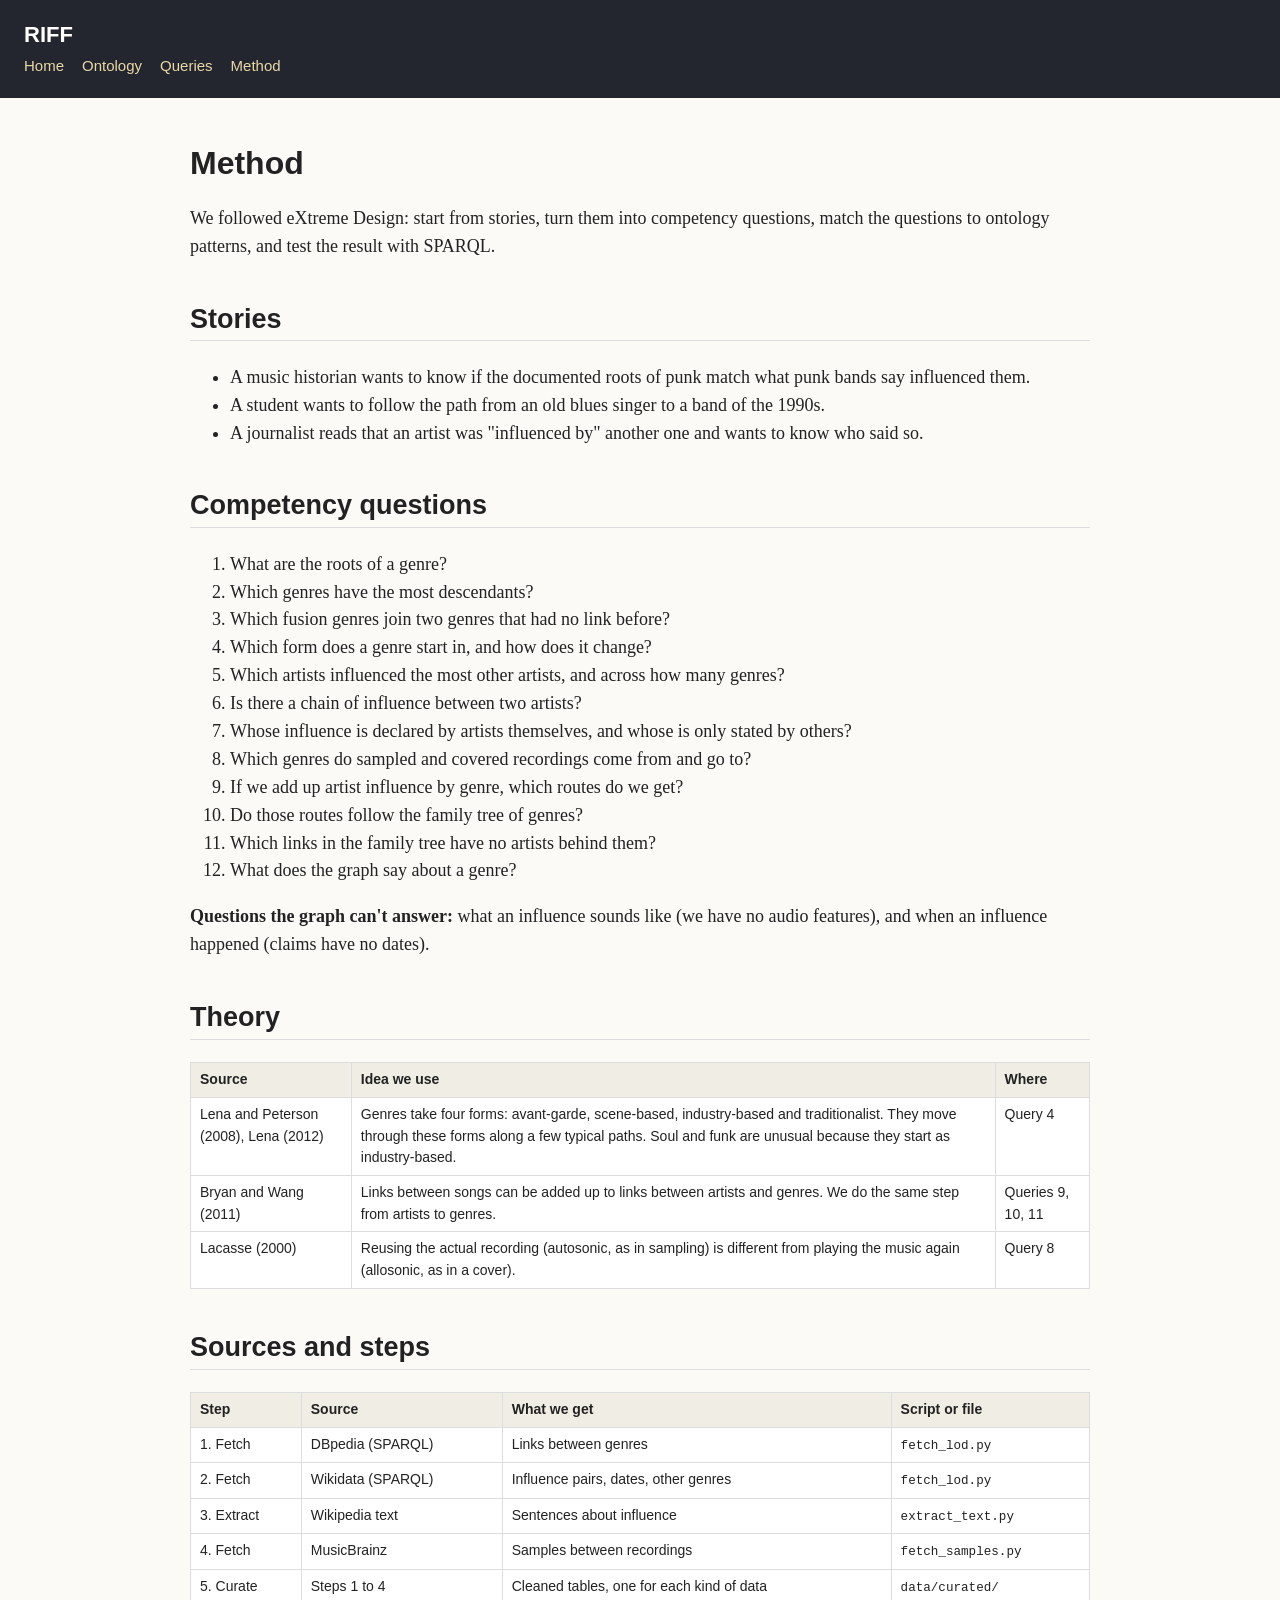
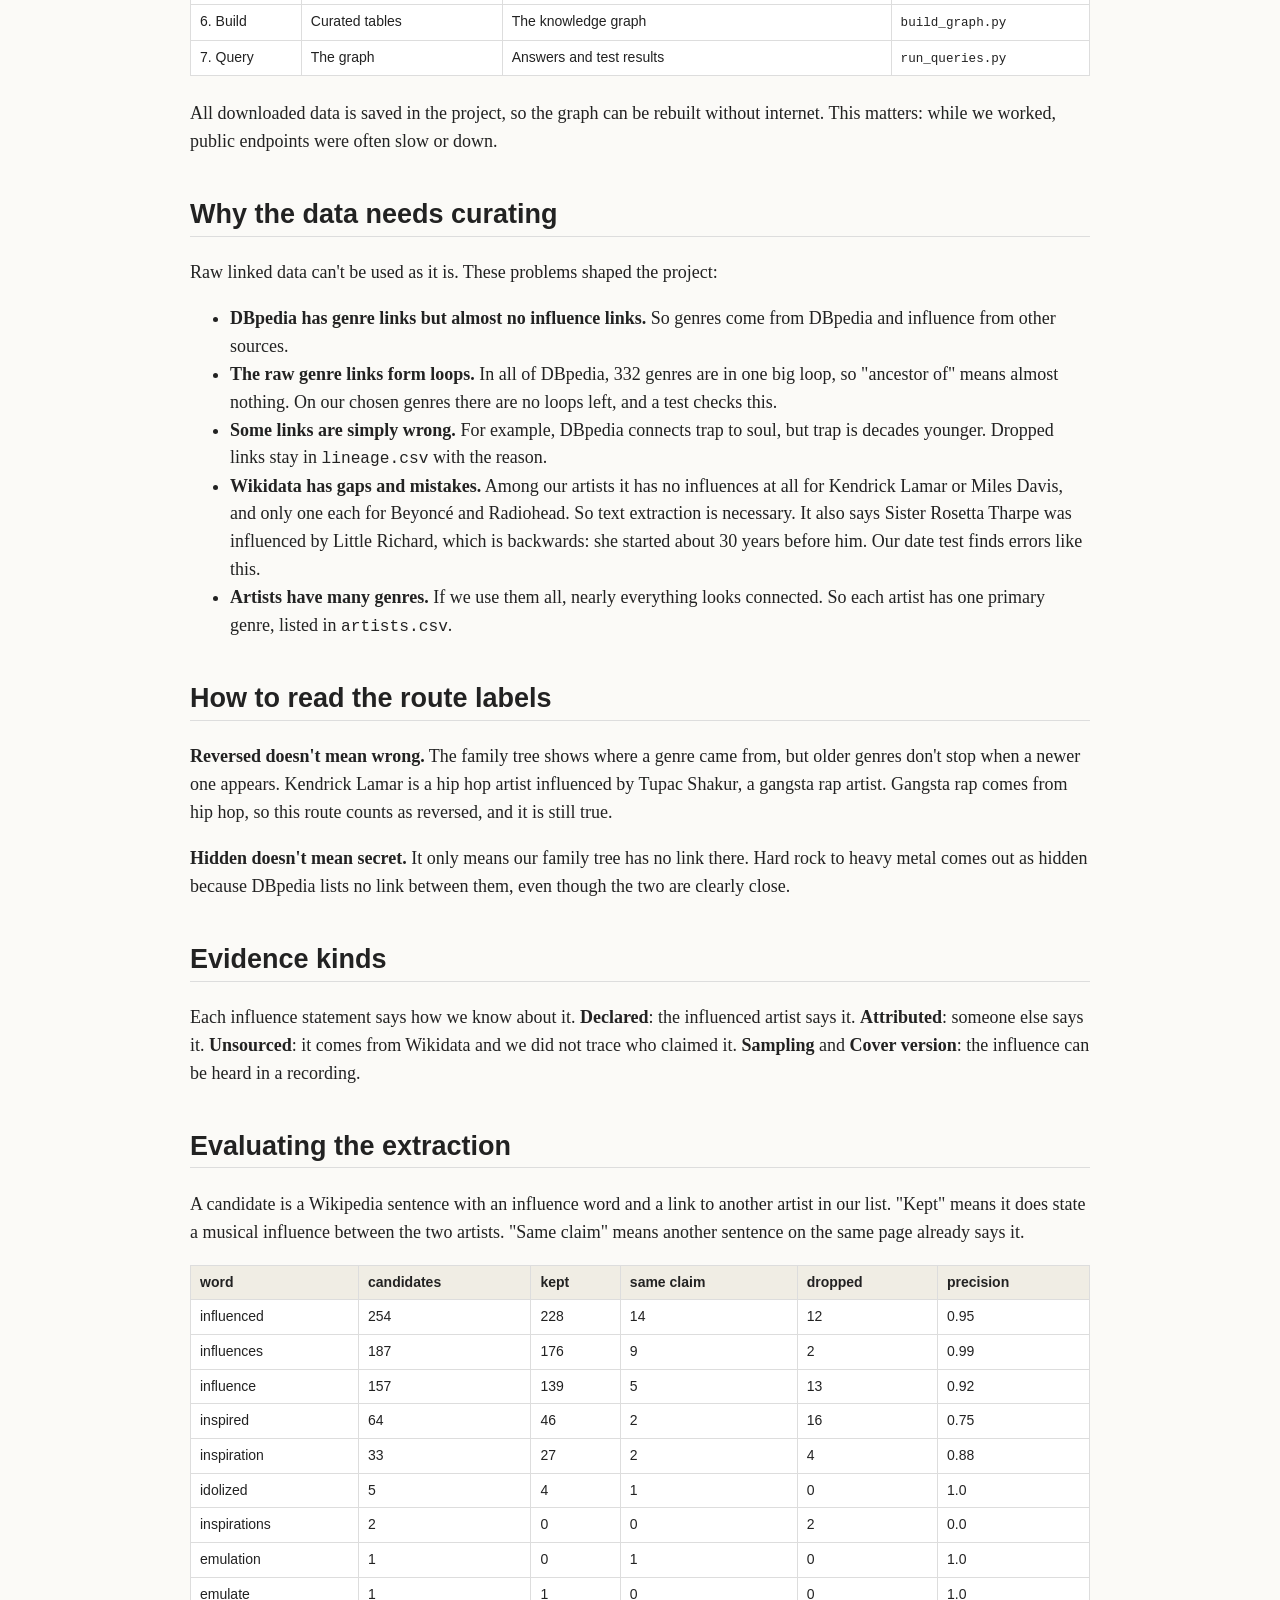
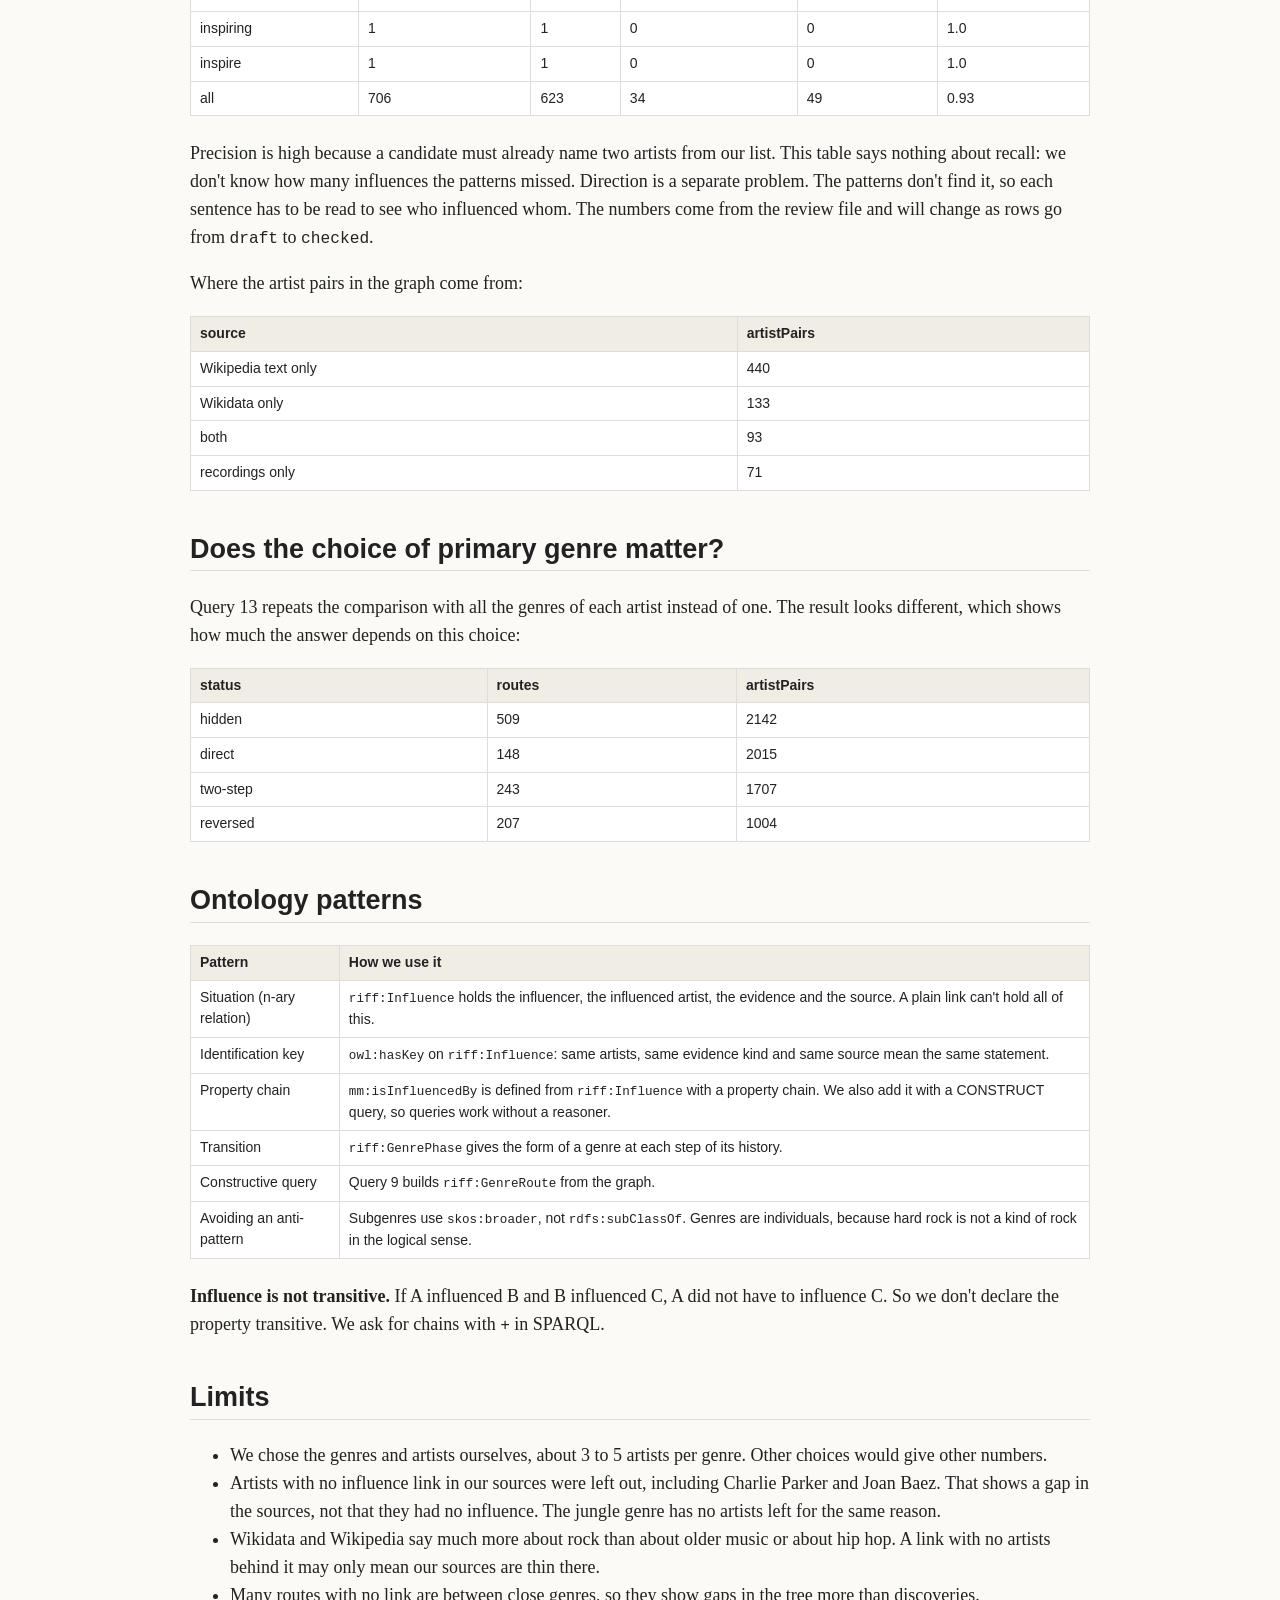
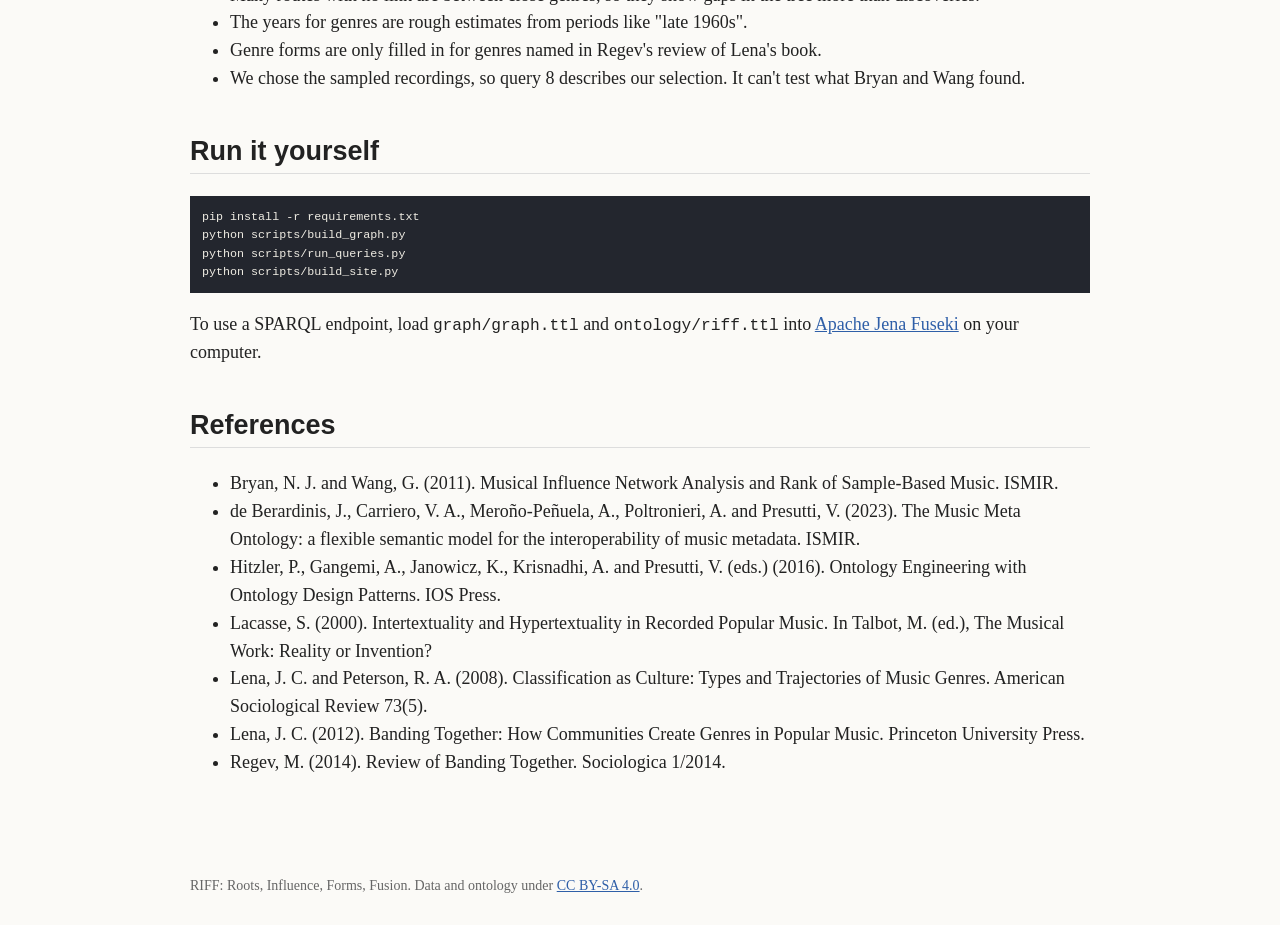
==== docs/method.html @ e9a054c0 "initial commit" ====
<!DOCTYPE html>
<html lang="en">
<head>
<meta charset="utf-8">
<meta name="viewport" content="width=device-width, initial-scale=1">
<title>Method | RIFF</title>
<link rel="stylesheet" href="style.css">
</head>
<body>
<header><span class="name">RIFF</span><nav><a href="index.html">Home</a><a href="ontology.html">Ontology</a><a href="queries.html">Queries</a><a href="method.html">Method</a></nav></header>
<main>
<h1>Method</h1>
<p>We followed eXtreme Design: start from stories, turn them into competency questions, match the
questions to ontology patterns, and test the result with SPARQL.</p>

<h2>Stories</h2>
<ul>
<li>A music historian wants to know if the documented roots of punk match what punk bands say influenced them.</li>
<li>A student wants to follow the path from an old blues singer to a band of the 1990s.</li>
<li>A journalist reads that an artist was "influenced by" another one and wants to know who said so.</li>
</ul>

<h2>Competency questions</h2>
<ol>
<li>What are the roots of a genre?</li>
<li>Which genres have the most descendants?</li>
<li>Which fusion genres join two genres that had no link before?</li>
<li>Which form does a genre start in, and how does it change?</li>
<li>Which artists influenced the most other artists, and across how many genres?</li>
<li>Is there a chain of influence between two artists?</li>
<li>Whose influence is declared by artists themselves, and whose is only stated by others?</li>
<li>Which genres do sampled and covered recordings come from and go to?</li>
<li>If we add up artist influence by genre, which routes do we get?</li>
<li>Do those routes follow the family tree of genres?</li>
<li>Which links in the family tree have no artists behind them?</li>
<li>What does the graph say about a genre?</li>
</ol>
<p><strong>Questions the graph can't answer:</strong> what an influence sounds like (we have no audio
features), and when an influence happened (claims have no dates).</p>

<h2>Theory</h2>
<table>
<tr><th>Source</th><th>Idea we use</th><th>Where</th></tr>
<tr><td>Lena and Peterson (2008), Lena (2012)</td><td>Genres take four forms: avant-garde, scene-based, industry-based and traditionalist. They move through these forms along a few typical paths. Soul and funk are unusual because they start as industry-based.</td><td>Query 4</td></tr>
<tr><td>Bryan and Wang (2011)</td><td>Links between songs can be added up to links between artists and genres. We do the same step from artists to genres.</td><td>Queries 9, 10, 11</td></tr>
<tr><td>Lacasse (2000)</td><td>Reusing the actual recording (autosonic, as in sampling) is different from playing the music again (allosonic, as in a cover).</td><td>Query 8</td></tr>
</table>

<h2>Sources and steps</h2>
<table>
<tr><th>Step</th><th>Source</th><th>What we get</th><th>Script or file</th></tr>
<tr><td>1. Fetch</td><td>DBpedia (SPARQL)</td><td>Links between genres</td><td><code>fetch_lod.py</code></td></tr>
<tr><td>2. Fetch</td><td>Wikidata (SPARQL)</td><td>Influence pairs, dates, other genres</td><td><code>fetch_lod.py</code></td></tr>
<tr><td>3. Extract</td><td>Wikipedia text</td><td>Sentences about influence</td><td><code>extract_text.py</code></td></tr>
<tr><td>4. Fetch</td><td>MusicBrainz</td><td>Samples between recordings</td><td><code>fetch_samples.py</code></td></tr>
<tr><td>5. Curate</td><td>Steps 1 to 4</td><td>Cleaned tables, one for each kind of data</td><td><code>data/curated/</code></td></tr>
<tr><td>6. Build</td><td>Curated tables</td><td>The knowledge graph</td><td><code>build_graph.py</code></td></tr>
<tr><td>7. Query</td><td>The graph</td><td>Answers and test results</td><td><code>run_queries.py</code></td></tr>
</table>
<p>All downloaded data is saved in the project, so the graph can be rebuilt without internet.
This matters: while we worked, public endpoints were often slow or down.</p>

<h2>Why the data needs curating</h2>
<p>Raw linked data can't be used as it is. These problems shaped the project:</p>
<ul>
<li><strong>DBpedia has genre links but almost no influence links.</strong> So genres come from DBpedia and influence from other sources.</li>
<li><strong>The raw genre links form loops.</strong> In all of DBpedia, 332 genres are in one big loop, so "ancestor of" means almost nothing. On our chosen genres there are no loops left, and a test checks this.</li>
<li><strong>Some links are simply wrong.</strong> For example, DBpedia connects trap to soul, but trap is decades younger. Dropped links stay in <code>lineage.csv</code> with the reason.</li>
<li><strong>Wikidata has gaps and mistakes.</strong> Among our artists it has no influences at all for Kendrick Lamar or Miles Davis, and only one each for Beyonc&eacute; and Radiohead. So text extraction is necessary. It also says Sister Rosetta Tharpe was influenced by Little Richard, which is backwards: she started about 30 years before him. Our date test finds errors like this.</li>
<li><strong>Artists have many genres.</strong> If we use them all, nearly everything looks connected. So each artist has one primary genre, listed in <code>artists.csv</code>.</li>
</ul>

<h2>How to read the route labels</h2>
<p><strong>Reversed doesn't mean wrong.</strong> The family tree shows where a genre came from, but older
genres don't stop when a newer one appears. Kendrick Lamar is a hip hop artist influenced by Tupac Shakur,
a gangsta rap artist. Gangsta rap comes from hip hop, so this route counts as reversed, and it is still true.</p>
<p><strong>Hidden doesn't mean secret.</strong> It only means our family tree has no link there. Hard rock
to heavy metal comes out as hidden because DBpedia lists no link between them, even though the two are
clearly close.</p>

<h2>Evidence kinds</h2>
<p>Each influence statement says how we know about it. <strong>Declared</strong>: the influenced artist
says it. <strong>Attributed</strong>: someone else says it. <strong>Unsourced</strong>: it comes from
Wikidata and we did not trace who claimed it. <strong>Sampling</strong> and <strong>Cover version</strong>:
the influence can be heard in a recording.</p>

<h2>Evaluating the extraction</h2>
<p>A candidate is a Wikipedia sentence with an influence word and a link to another artist in our list.
"Kept" means it does state a musical influence between the two artists. "Same claim" means another
sentence on the same page already says it.</p>
<table><tr><th>word</th><th>candidates</th><th>kept</th><th>same claim</th><th>dropped</th><th>precision</th></tr><tr><td>influenced</td><td>254</td><td>228</td><td>14</td><td>12</td><td>0.95</td></tr><tr><td>influences</td><td>187</td><td>176</td><td>9</td><td>2</td><td>0.99</td></tr><tr><td>influence</td><td>157</td><td>139</td><td>5</td><td>13</td><td>0.92</td></tr><tr><td>inspired</td><td>64</td><td>46</td><td>2</td><td>16</td><td>0.75</td></tr><tr><td>inspiration</td><td>33</td><td>27</td><td>2</td><td>4</td><td>0.88</td></tr><tr><td>idolized</td><td>5</td><td>4</td><td>1</td><td>0</td><td>1.0</td></tr><tr><td>inspirations</td><td>2</td><td>0</td><td>0</td><td>2</td><td>0.0</td></tr><tr><td>emulation</td><td>1</td><td>0</td><td>1</td><td>0</td><td>1.0</td></tr><tr><td>emulate</td><td>1</td><td>1</td><td>0</td><td>0</td><td>1.0</td></tr><tr><td>inspiring</td><td>1</td><td>1</td><td>0</td><td>0</td><td>1.0</td></tr><tr><td>inspire</td><td>1</td><td>1</td><td>0</td><td>0</td><td>1.0</td></tr><tr><td>all</td><td>706</td><td>623</td><td>34</td><td>49</td><td>0.93</td></tr></table>
<p>Precision is high because a candidate must already name two artists from our list. This table says
nothing about recall: we don't know how many influences the patterns missed. Direction is a separate
problem. The patterns don't find it, so each sentence has to be read to see who influenced whom.
The numbers come from the review file and will change as rows go from <code>draft</code> to <code>checked</code>.</p>
<p>Where the artist pairs in the graph come from:</p>
<table><tr><th>source</th><th>artistPairs</th></tr><tr><td>Wikipedia text only</td><td>440</td></tr><tr><td>Wikidata only</td><td>133</td></tr><tr><td>both</td><td>93</td></tr><tr><td>recordings only</td><td>71</td></tr></table>

<h2>Does the choice of primary genre matter?</h2>
<p>Query 13 repeats the comparison with all the genres of each artist instead of one. The result looks
different, which shows how much the answer depends on this choice:</p>
<table><tr><th>status</th><th>routes</th><th>artistPairs</th></tr><tr><td>hidden</td><td>509</td><td>2142</td></tr><tr><td>direct</td><td>148</td><td>2015</td></tr><tr><td>two-step</td><td>243</td><td>1707</td></tr><tr><td>reversed</td><td>207</td><td>1004</td></tr></table>

<h2>Ontology patterns</h2>
<table>
<tr><th>Pattern</th><th>How we use it</th></tr>
<tr><td>Situation (n-ary relation)</td><td><code>riff:Influence</code> holds the influencer, the influenced artist, the evidence and the source. A plain link can't hold all of this.</td></tr>
<tr><td>Identification key</td><td><code>owl:hasKey</code> on <code>riff:Influence</code>: same artists, same evidence kind and same source mean the same statement.</td></tr>
<tr><td>Property chain</td><td><code>mm:isInfluencedBy</code> is defined from <code>riff:Influence</code> with a property chain. We also add it with a CONSTRUCT query, so queries work without a reasoner.</td></tr>
<tr><td>Transition</td><td><code>riff:GenrePhase</code> gives the form of a genre at each step of its history.</td></tr>
<tr><td>Constructive query</td><td>Query 9 builds <code>riff:GenreRoute</code> from the graph.</td></tr>
<tr><td>Avoiding an anti-pattern</td><td>Subgenres use <code>skos:broader</code>, not <code>rdfs:subClassOf</code>. Genres are individuals, because hard rock is not a kind of rock in the logical sense.</td></tr>
</table>
<p><strong>Influence is not transitive.</strong> If A influenced B and B influenced C, A did not have to
influence C. So we don't declare the property transitive. We ask for chains with <code>+</code> in SPARQL.</p>

<h2>Limits</h2>
<ul>
<li>We chose the genres and artists ourselves, about 3 to 5 artists per genre. Other choices would give other numbers.</li>
<li>Artists with no influence link in our sources were left out, including Charlie Parker and Joan Baez. That shows a gap in the sources, not that they had no influence. The jungle genre has no artists left for the same reason.</li>
<li>Wikidata and Wikipedia say much more about rock than about older music or about hip hop. A link with no artists behind it may only mean our sources are thin there.</li>
<li>Many routes with no link are between close genres, so they show gaps in the tree more than discoveries.</li>
<li>The years for genres are rough estimates from periods like "late 1960s".</li>
<li>Genre forms are only filled in for genres named in Regev's review of Lena's book.</li>
<li>We chose the sampled recordings, so query 8 describes our selection. It can't test what Bryan and Wang found.</li>
</ul>

<h2>Run it yourself</h2>
<pre><code>pip install -r requirements.txt
python scripts/build_graph.py
python scripts/run_queries.py
python scripts/build_site.py</code></pre>
<p>To use a SPARQL endpoint, load <code>graph/graph.ttl</code> and <code>ontology/riff.ttl</code> into
<a href="https://jena.apache.org/documentation/fuseki2/">Apache Jena Fuseki</a> on your computer.</p>

<h2>References</h2>
<ul>
<li>Bryan, N. J. and Wang, G. (2011). Musical Influence Network Analysis and Rank of Sample-Based Music. ISMIR.</li>
<li>de Berardinis, J., Carriero, V. A., Mero&ntilde;o-Pe&ntilde;uela, A., Poltronieri, A. and Presutti, V. (2023). The Music Meta Ontology: a flexible semantic model for the interoperability of music metadata. ISMIR.</li>
<li>Hitzler, P., Gangemi, A., Janowicz, K., Krisnadhi, A. and Presutti, V. (eds.) (2016). Ontology Engineering with Ontology Design Patterns. IOS Press.</li>
<li>Lacasse, S. (2000). Intertextuality and Hypertextuality in Recorded Popular Music. In Talbot, M. (ed.), The Musical Work: Reality or Invention?</li>
<li>Lena, J. C. and Peterson, R. A. (2008). Classification as Culture: Types and Trajectories of Music Genres. American Sociological Review 73(5).</li>
<li>Lena, J. C. (2012). Banding Together: How Communities Create Genres in Popular Music. Princeton University Press.</li>
<li>Regev, M. (2014). Review of Banding Together. Sociologica 1/2014.</li>
</ul>

</main>
<footer>RIFF: Roots, Influence, Forms, Fusion. Data and ontology under
<a href="https://creativecommons.org/licenses/by-sa/4.0/">CC BY-SA 4.0</a>.</footer>
</body>
</html>
---- docs/style.css ----
body {
  margin: 0;
  font-family: Georgia, "Times New Roman", serif;
  font-size: 18px;
  line-height: 1.55;
  color: #222;
  background: #fbfaf7;
}

header {
  background: #23262e;
  color: #fff;
  padding: 18px 24px;
}

header .name {
  font-family: Arial, Helvetica, sans-serif;
  font-size: 22px;
  font-weight: bold;
  margin-right: 28px;
}

nav a {
  font-family: Arial, Helvetica, sans-serif;
  font-size: 15px;
  color: #e9d9a6;
  margin-right: 18px;
  text-decoration: none;
}

nav a:hover {
  text-decoration: underline;
}

main {
  max-width: 900px;
  margin: 0 auto;
  padding: 24px;
}

h1, h2, h3 {
  font-family: Arial, Helvetica, sans-serif;
  line-height: 1.25;
}

h1 {
  font-size: 32px;
}

h2 {
  margin-top: 42px;
  border-bottom: 1px solid #ddd;
  padding-bottom: 4px;
}

a {
  color: #2f5fa8;
}

table {
  border-collapse: collapse;
  width: 100%;
  margin: 14px 0 24px;
  font-family: Arial, Helvetica, sans-serif;
  font-size: 14px;
  background: #fff;
}

th, td {
  border: 1px solid #ddd;
  padding: 6px 9px;
  text-align: left;
  vertical-align: top;
}

th {
  background: #f0ede4;
}

pre {
  background: #23262e;
  color: #f0ede4;
  padding: 12px;
  overflow-x: auto;
  font-size: 13px;
  line-height: 1.4;
}

code {
  font-family: Consolas, Menlo, monospace;
  font-size: 0.9em;
}

img {
  max-width: 100%;
  background: #fff;
  border: 1px solid #ddd;
}

.note {
  font-size: 15px;
  color: #555;
}

.result {
  font-size: 20px;
  background: #fff3a6;
  border-left: 5px solid #23262e;
  padding: 12px 16px;
}

footer {
  max-width: 900px;
  margin: 40px auto 0;
  padding: 16px 24px 40px;
  font-size: 14px;
  color: #666;
}
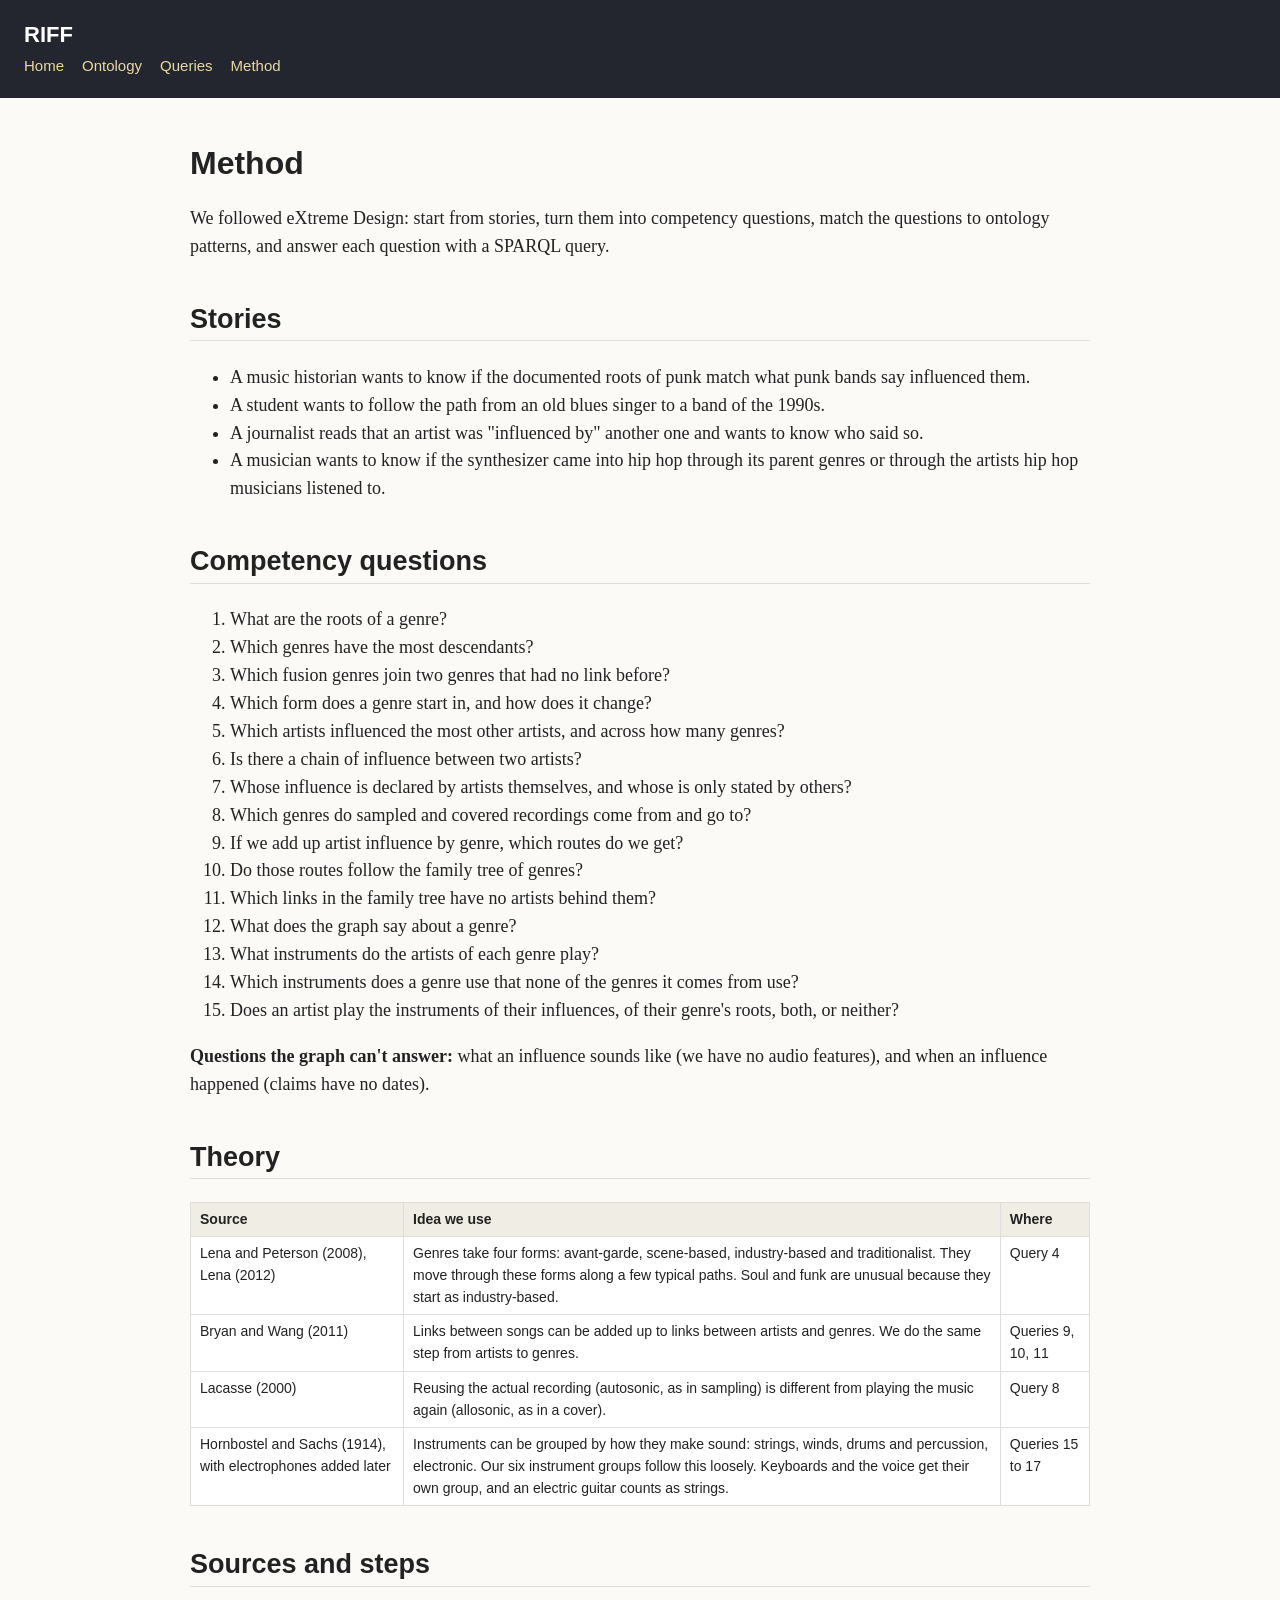
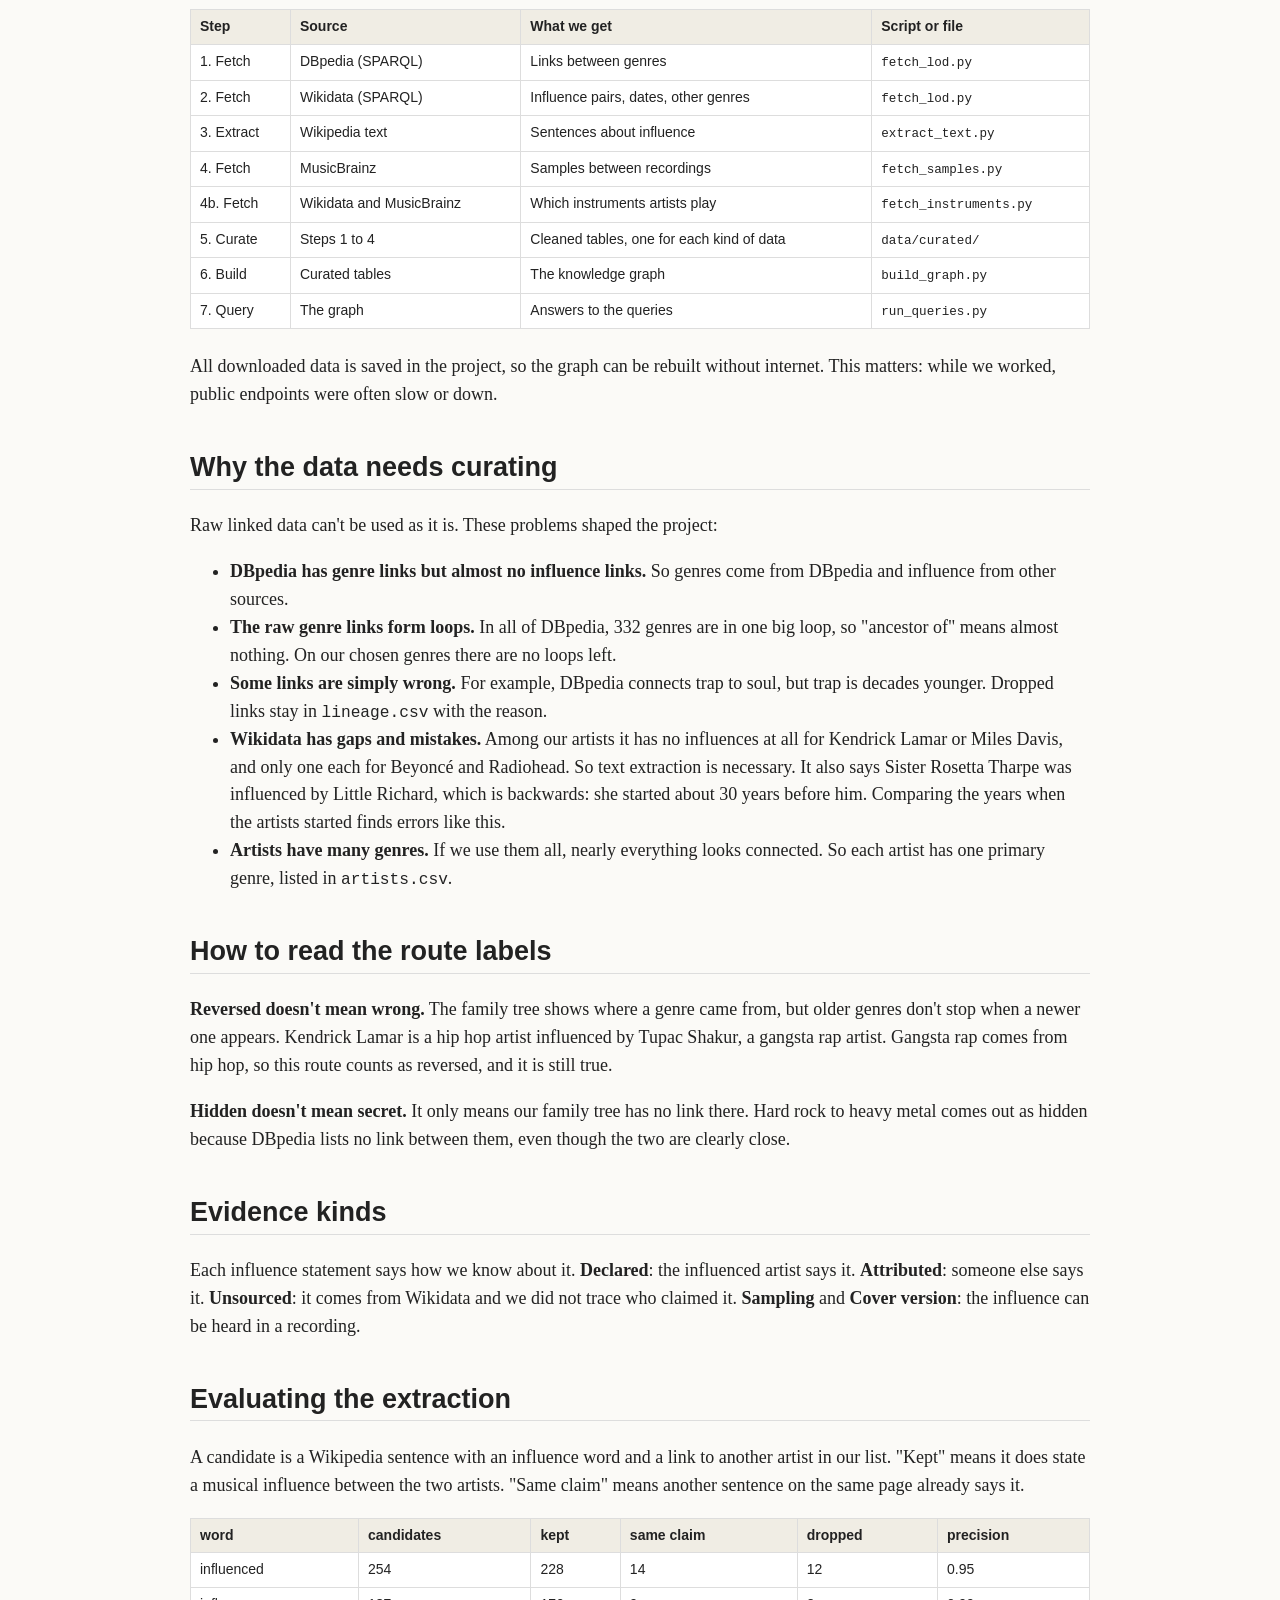
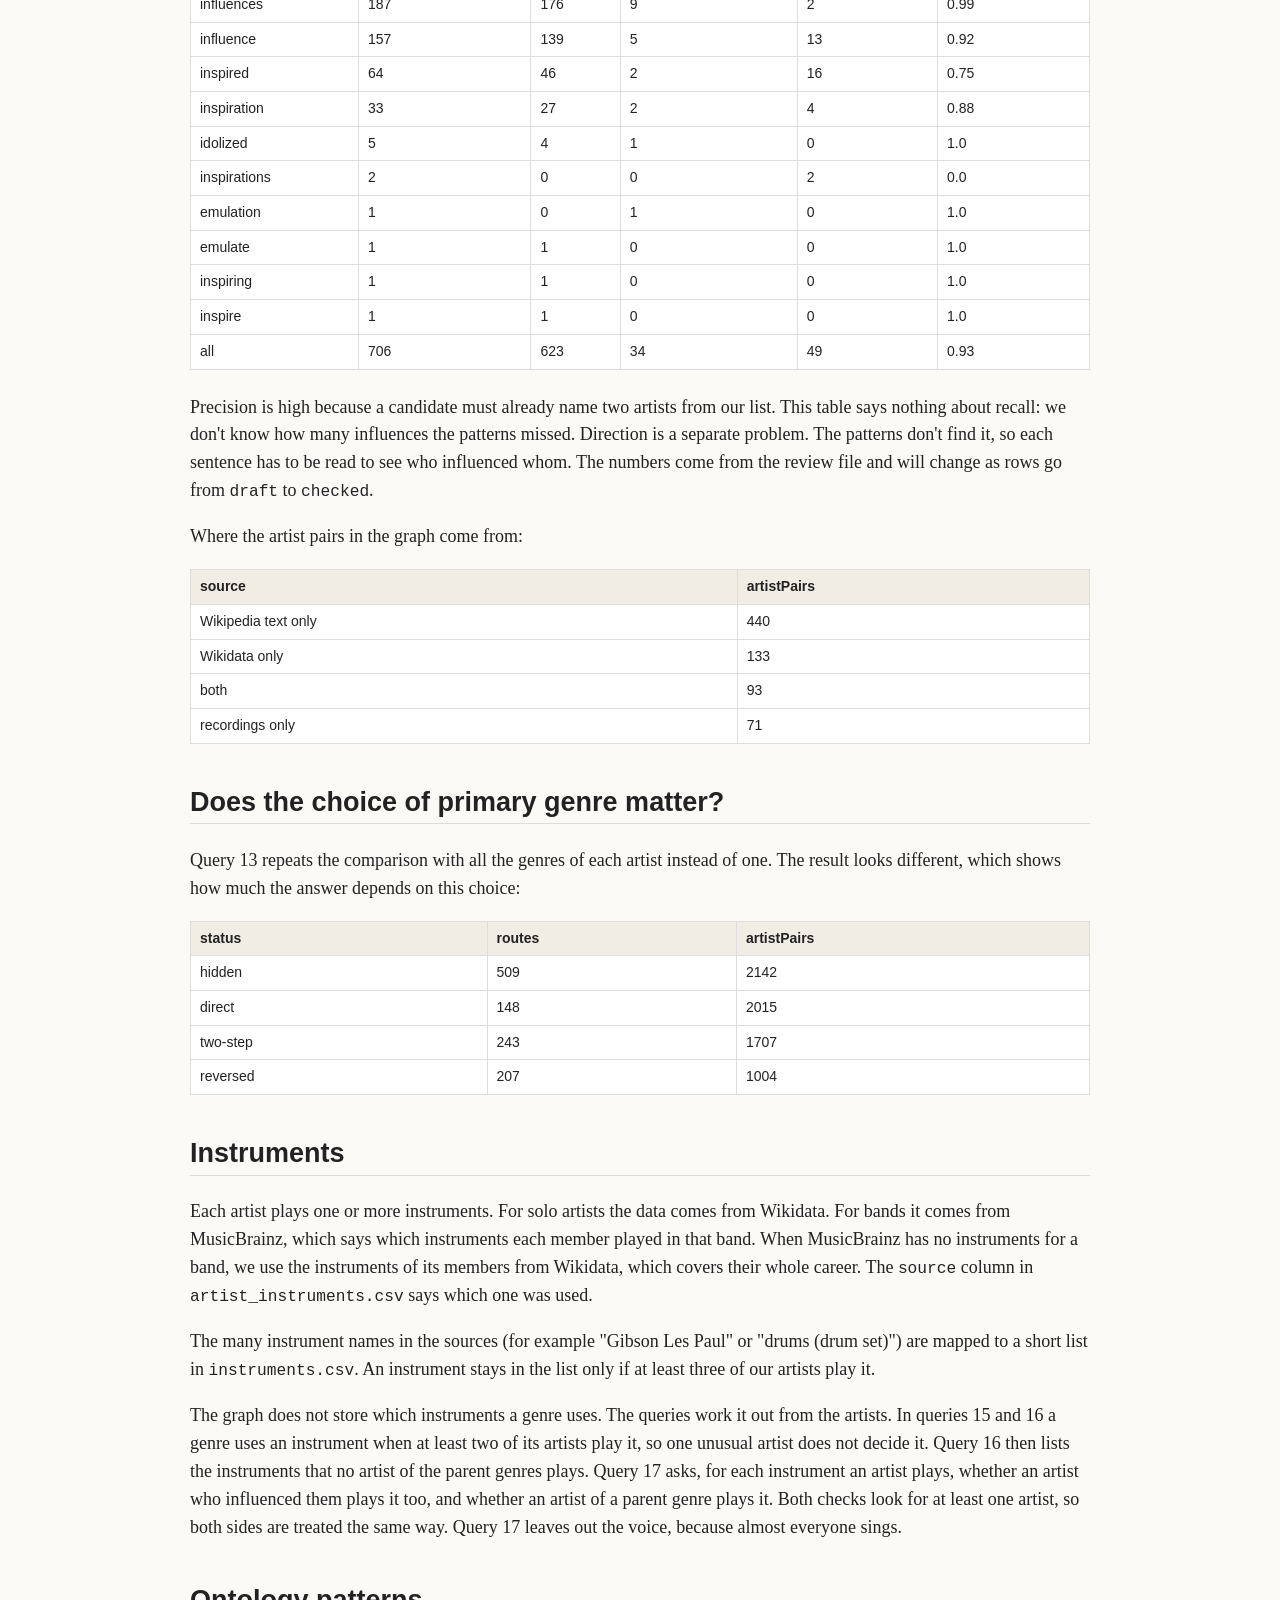
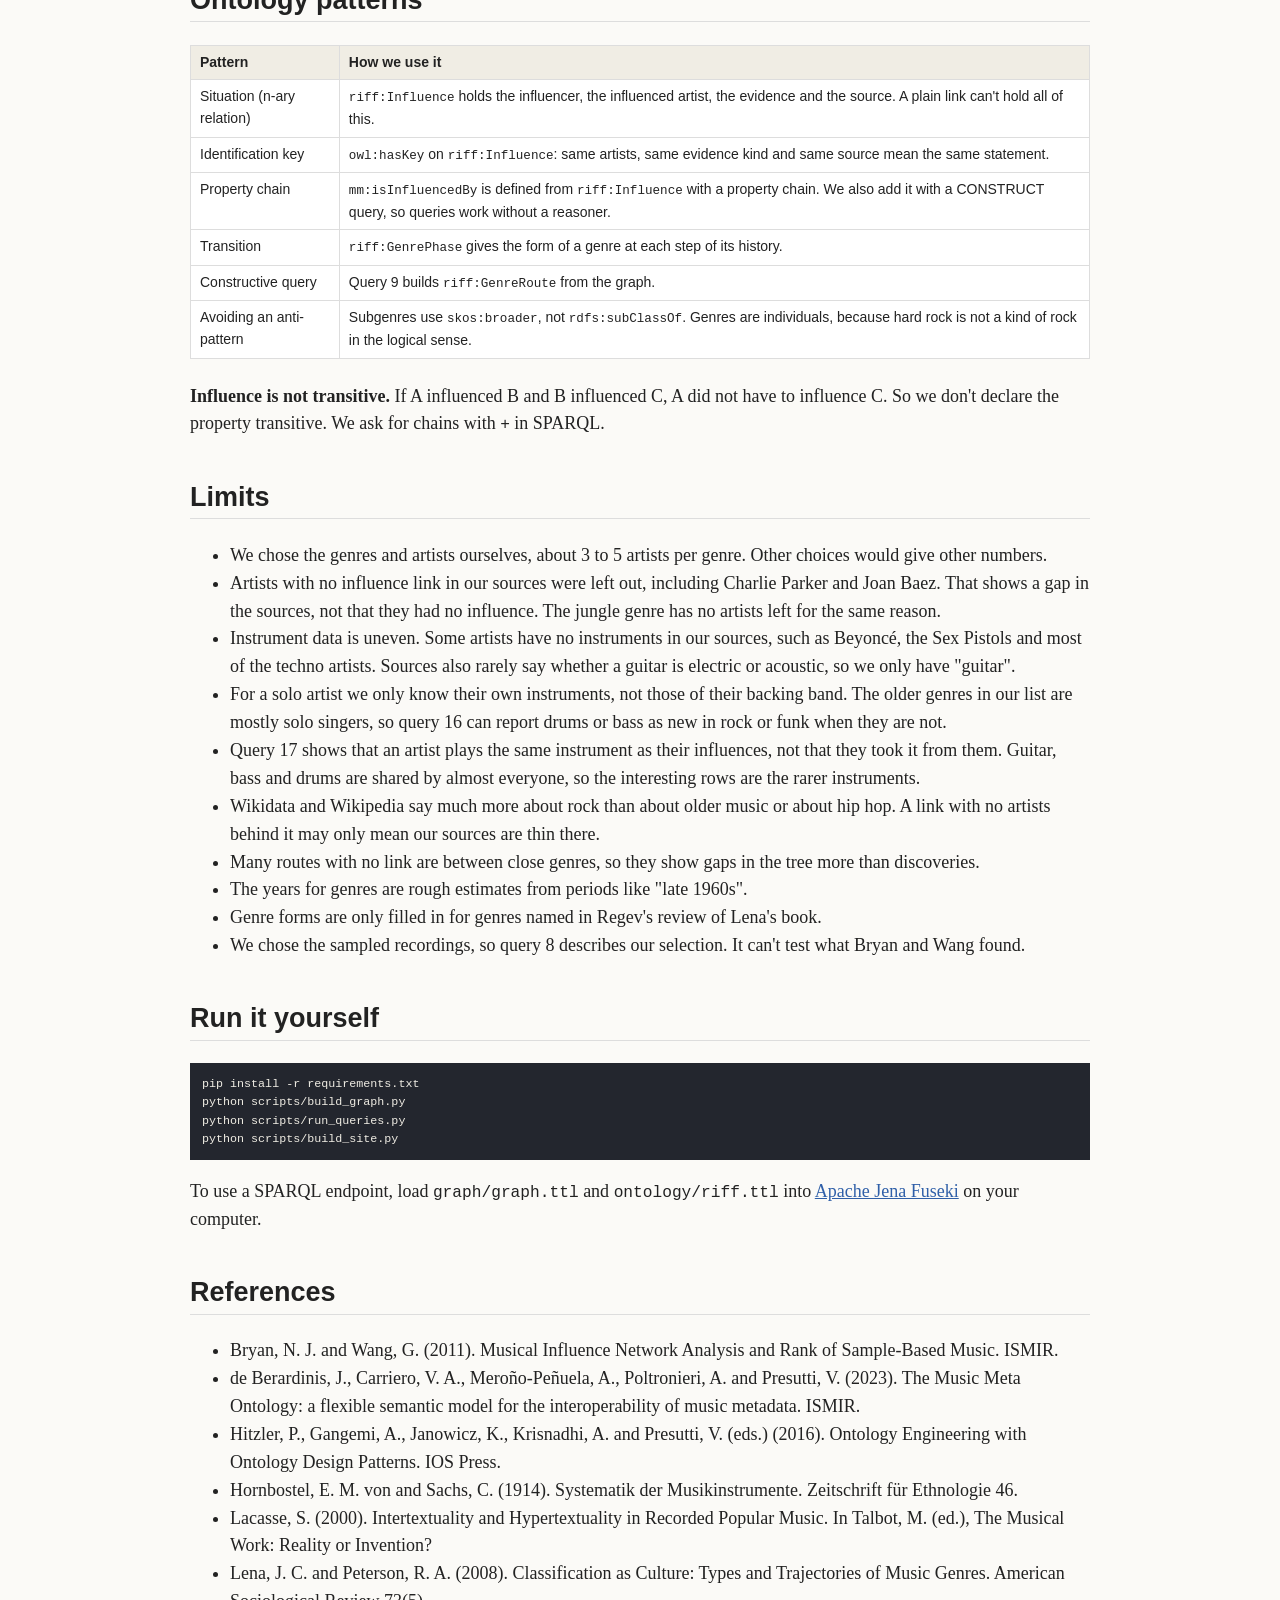
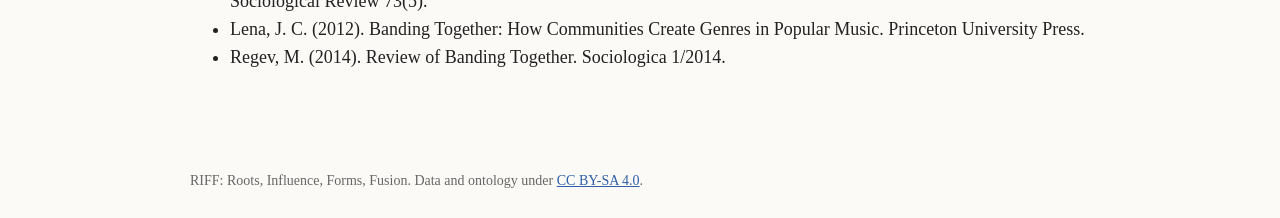
==== commit 5f4a11a2: "added musicinstruments" ====
--- a/docs/method.html
+++ b/docs/method.html
@@ -11,13 +11,14 @@
 <main>
 <h1>Method</h1>
 <p>We followed eXtreme Design: start from stories, turn them into competency questions, match the
-questions to ontology patterns, and test the result with SPARQL.</p>
+questions to ontology patterns, and answer each question with a SPARQL query.</p>
 
 <h2>Stories</h2>
 <ul>
 <li>A music historian wants to know if the documented roots of punk match what punk bands say influenced them.</li>
 <li>A student wants to follow the path from an old blues singer to a band of the 1990s.</li>
 <li>A journalist reads that an artist was "influenced by" another one and wants to know who said so.</li>
+<li>A musician wants to know if the synthesizer came into hip hop through its parent genres or through the artists hip hop musicians listened to.</li>
 </ul>
 
 <h2>Competency questions</h2>
@@ -34,6 +35,9 @@
 <li>Do those routes follow the family tree of genres?</li>
 <li>Which links in the family tree have no artists behind them?</li>
 <li>What does the graph say about a genre?</li>
+<li>What instruments do the artists of each genre play?</li>
+<li>Which instruments does a genre use that none of the genres it comes from use?</li>
+<li>Does an artist play the instruments of their influences, of their genre's roots, both, or neither?</li>
 </ol>
 <p><strong>Questions the graph can't answer:</strong> what an influence sounds like (we have no audio
 features), and when an influence happened (claims have no dates).</p>
@@ -44,6 +48,7 @@
 <tr><td>Lena and Peterson (2008), Lena (2012)</td><td>Genres take four forms: avant-garde, scene-based, industry-based and traditionalist. They move through these forms along a few typical paths. Soul and funk are unusual because they start as industry-based.</td><td>Query 4</td></tr>
 <tr><td>Bryan and Wang (2011)</td><td>Links between songs can be added up to links between artists and genres. We do the same step from artists to genres.</td><td>Queries 9, 10, 11</td></tr>
 <tr><td>Lacasse (2000)</td><td>Reusing the actual recording (autosonic, as in sampling) is different from playing the music again (allosonic, as in a cover).</td><td>Query 8</td></tr>
+<tr><td>Hornbostel and Sachs (1914), with electrophones added later</td><td>Instruments can be grouped by how they make sound: strings, winds, drums and percussion, electronic. Our six instrument groups follow this loosely. Keyboards and the voice get their own group, and an electric guitar counts as strings.</td><td>Queries 15 to 17</td></tr>
 </table>
 
 <h2>Sources and steps</h2>
@@ -53,9 +58,10 @@
 <tr><td>2. Fetch</td><td>Wikidata (SPARQL)</td><td>Influence pairs, dates, other genres</td><td><code>fetch_lod.py</code></td></tr>
 <tr><td>3. Extract</td><td>Wikipedia text</td><td>Sentences about influence</td><td><code>extract_text.py</code></td></tr>
 <tr><td>4. Fetch</td><td>MusicBrainz</td><td>Samples between recordings</td><td><code>fetch_samples.py</code></td></tr>
+<tr><td>4b. Fetch</td><td>Wikidata and MusicBrainz</td><td>Which instruments artists play</td><td><code>fetch_instruments.py</code></td></tr>
 <tr><td>5. Curate</td><td>Steps 1 to 4</td><td>Cleaned tables, one for each kind of data</td><td><code>data/curated/</code></td></tr>
 <tr><td>6. Build</td><td>Curated tables</td><td>The knowledge graph</td><td><code>build_graph.py</code></td></tr>
-<tr><td>7. Query</td><td>The graph</td><td>Answers and test results</td><td><code>run_queries.py</code></td></tr>
+<tr><td>7. Query</td><td>The graph</td><td>Answers to the queries</td><td><code>run_queries.py</code></td></tr>
 </table>
 <p>All downloaded data is saved in the project, so the graph can be rebuilt without internet.
 This matters: while we worked, public endpoints were often slow or down.</p>
@@ -64,9 +70,9 @@
 <p>Raw linked data can't be used as it is. These problems shaped the project:</p>
 <ul>
 <li><strong>DBpedia has genre links but almost no influence links.</strong> So genres come from DBpedia and influence from other sources.</li>
-<li><strong>The raw genre links form loops.</strong> In all of DBpedia, 332 genres are in one big loop, so "ancestor of" means almost nothing. On our chosen genres there are no loops left, and a test checks this.</li>
+<li><strong>The raw genre links form loops.</strong> In all of DBpedia, 332 genres are in one big loop, so "ancestor of" means almost nothing. On our chosen genres there are no loops left.</li>
 <li><strong>Some links are simply wrong.</strong> For example, DBpedia connects trap to soul, but trap is decades younger. Dropped links stay in <code>lineage.csv</code> with the reason.</li>
-<li><strong>Wikidata has gaps and mistakes.</strong> Among our artists it has no influences at all for Kendrick Lamar or Miles Davis, and only one each for Beyonc&eacute; and Radiohead. So text extraction is necessary. It also says Sister Rosetta Tharpe was influenced by Little Richard, which is backwards: she started about 30 years before him. Our date test finds errors like this.</li>
+<li><strong>Wikidata has gaps and mistakes.</strong> Among our artists it has no influences at all for Kendrick Lamar or Miles Davis, and only one each for Beyonc&eacute; and Radiohead. So text extraction is necessary. It also says Sister Rosetta Tharpe was influenced by Little Richard, which is backwards: she started about 30 years before him. Comparing the years when the artists started finds errors like this.</li>
 <li><strong>Artists have many genres.</strong> If we use them all, nearly everything looks connected. So each artist has one primary genre, listed in <code>artists.csv</code>.</li>
 </ul>
 
@@ -101,6 +107,21 @@
 different, which shows how much the answer depends on this choice:</p>
 <table><tr><th>status</th><th>routes</th><th>artistPairs</th></tr><tr><td>hidden</td><td>509</td><td>2142</td></tr><tr><td>direct</td><td>148</td><td>2015</td></tr><tr><td>two-step</td><td>243</td><td>1707</td></tr><tr><td>reversed</td><td>207</td><td>1004</td></tr></table>
 
+<h2>Instruments</h2>
+<p>Each artist plays one or more instruments. For solo artists the data comes from Wikidata. For bands it
+comes from MusicBrainz, which says which instruments each member played in that band. When MusicBrainz has
+no instruments for a band, we use the instruments of its members from Wikidata, which covers their whole
+career. The <code>source</code> column in <code>artist_instruments.csv</code> says which one was used.</p>
+<p>The many instrument names in the sources (for example "Gibson Les Paul" or "drums (drum set)") are mapped
+to a short list in <code>instruments.csv</code>. An instrument stays in the list only if at least three of
+our artists play it.</p>
+<p>The graph does not store which instruments a genre uses. The queries work it out from the artists.
+In queries 15 and 16 a genre uses an instrument when at least two of its artists play it, so one unusual
+artist does not decide it. Query 16 then lists the instruments that no artist of the parent genres plays.
+Query 17 asks, for each instrument an artist plays, whether an artist who influenced them plays it too, and
+whether an artist of a parent genre plays it. Both checks look for at least one artist, so both sides are
+treated the same way. Query 17 leaves out the voice, because almost everyone sings.</p>
+
 <h2>Ontology patterns</h2>
 <table>
 <tr><th>Pattern</th><th>How we use it</th></tr>
@@ -118,6 +139,9 @@
 <ul>
 <li>We chose the genres and artists ourselves, about 3 to 5 artists per genre. Other choices would give other numbers.</li>
 <li>Artists with no influence link in our sources were left out, including Charlie Parker and Joan Baez. That shows a gap in the sources, not that they had no influence. The jungle genre has no artists left for the same reason.</li>
+<li>Instrument data is uneven. Some artists have no instruments in our sources, such as Beyonc&eacute;, the Sex Pistols and most of the techno artists. Sources also rarely say whether a guitar is electric or acoustic, so we only have "guitar".</li>
+<li>For a solo artist we only know their own instruments, not those of their backing band. The older genres in our list are mostly solo singers, so query 16 can report drums or bass as new in rock or funk when they are not.</li>
+<li>Query 17 shows that an artist plays the same instrument as their influences, not that they took it from them. Guitar, bass and drums are shared by almost everyone, so the interesting rows are the rarer instruments.</li>
 <li>Wikidata and Wikipedia say much more about rock than about older music or about hip hop. A link with no artists behind it may only mean our sources are thin there.</li>
 <li>Many routes with no link are between close genres, so they show gaps in the tree more than discoveries.</li>
 <li>The years for genres are rough estimates from periods like "late 1960s".</li>
@@ -138,6 +162,7 @@
 <li>Bryan, N. J. and Wang, G. (2011). Musical Influence Network Analysis and Rank of Sample-Based Music. ISMIR.</li>
 <li>de Berardinis, J., Carriero, V. A., Mero&ntilde;o-Pe&ntilde;uela, A., Poltronieri, A. and Presutti, V. (2023). The Music Meta Ontology: a flexible semantic model for the interoperability of music metadata. ISMIR.</li>
 <li>Hitzler, P., Gangemi, A., Janowicz, K., Krisnadhi, A. and Presutti, V. (eds.) (2016). Ontology Engineering with Ontology Design Patterns. IOS Press.</li>
+<li>Hornbostel, E. M. von and Sachs, C. (1914). Systematik der Musikinstrumente. Zeitschrift f&uuml;r Ethnologie 46.</li>
 <li>Lacasse, S. (2000). Intertextuality and Hypertextuality in Recorded Popular Music. In Talbot, M. (ed.), The Musical Work: Reality or Invention?</li>
 <li>Lena, J. C. and Peterson, R. A. (2008). Classification as Culture: Types and Trajectories of Music Genres. American Sociological Review 73(5).</li>
 <li>Lena, J. C. (2012). Banding Together: How Communities Create Genres in Popular Music. Princeton University Press.</li>
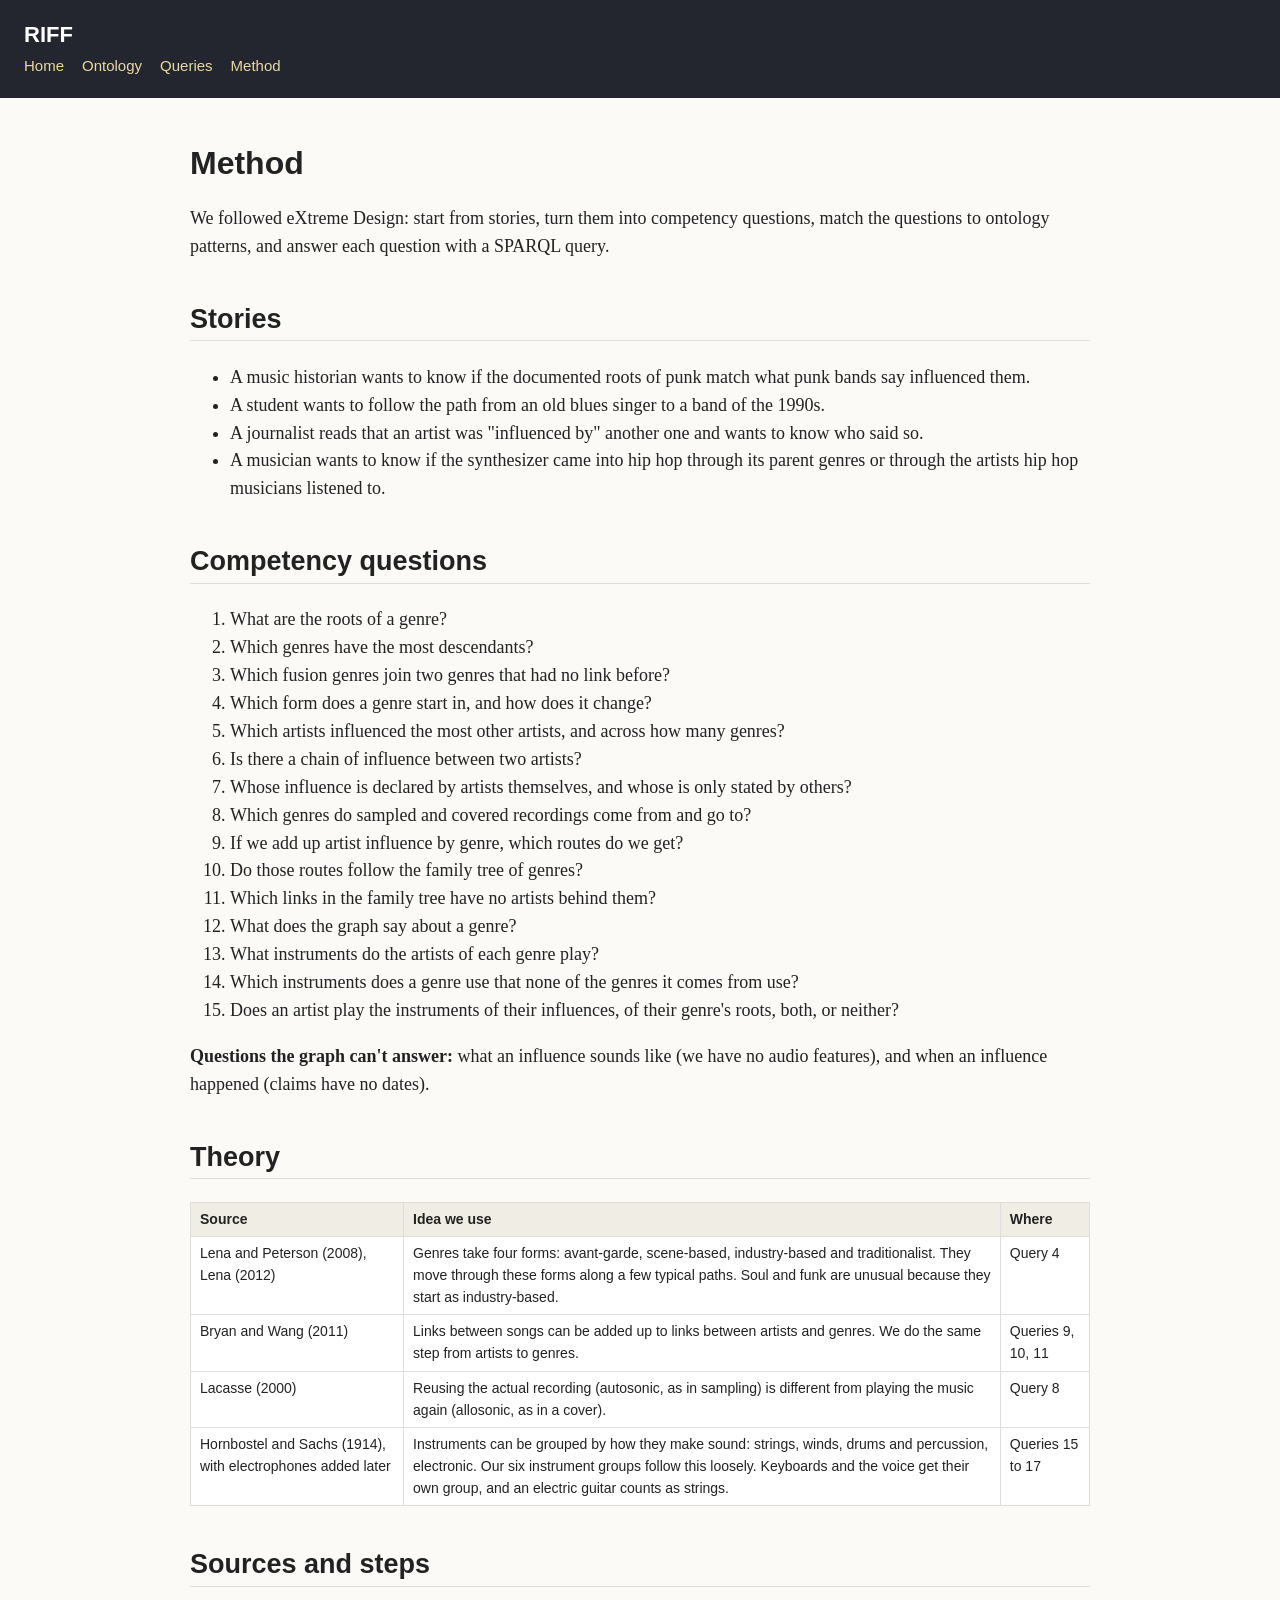
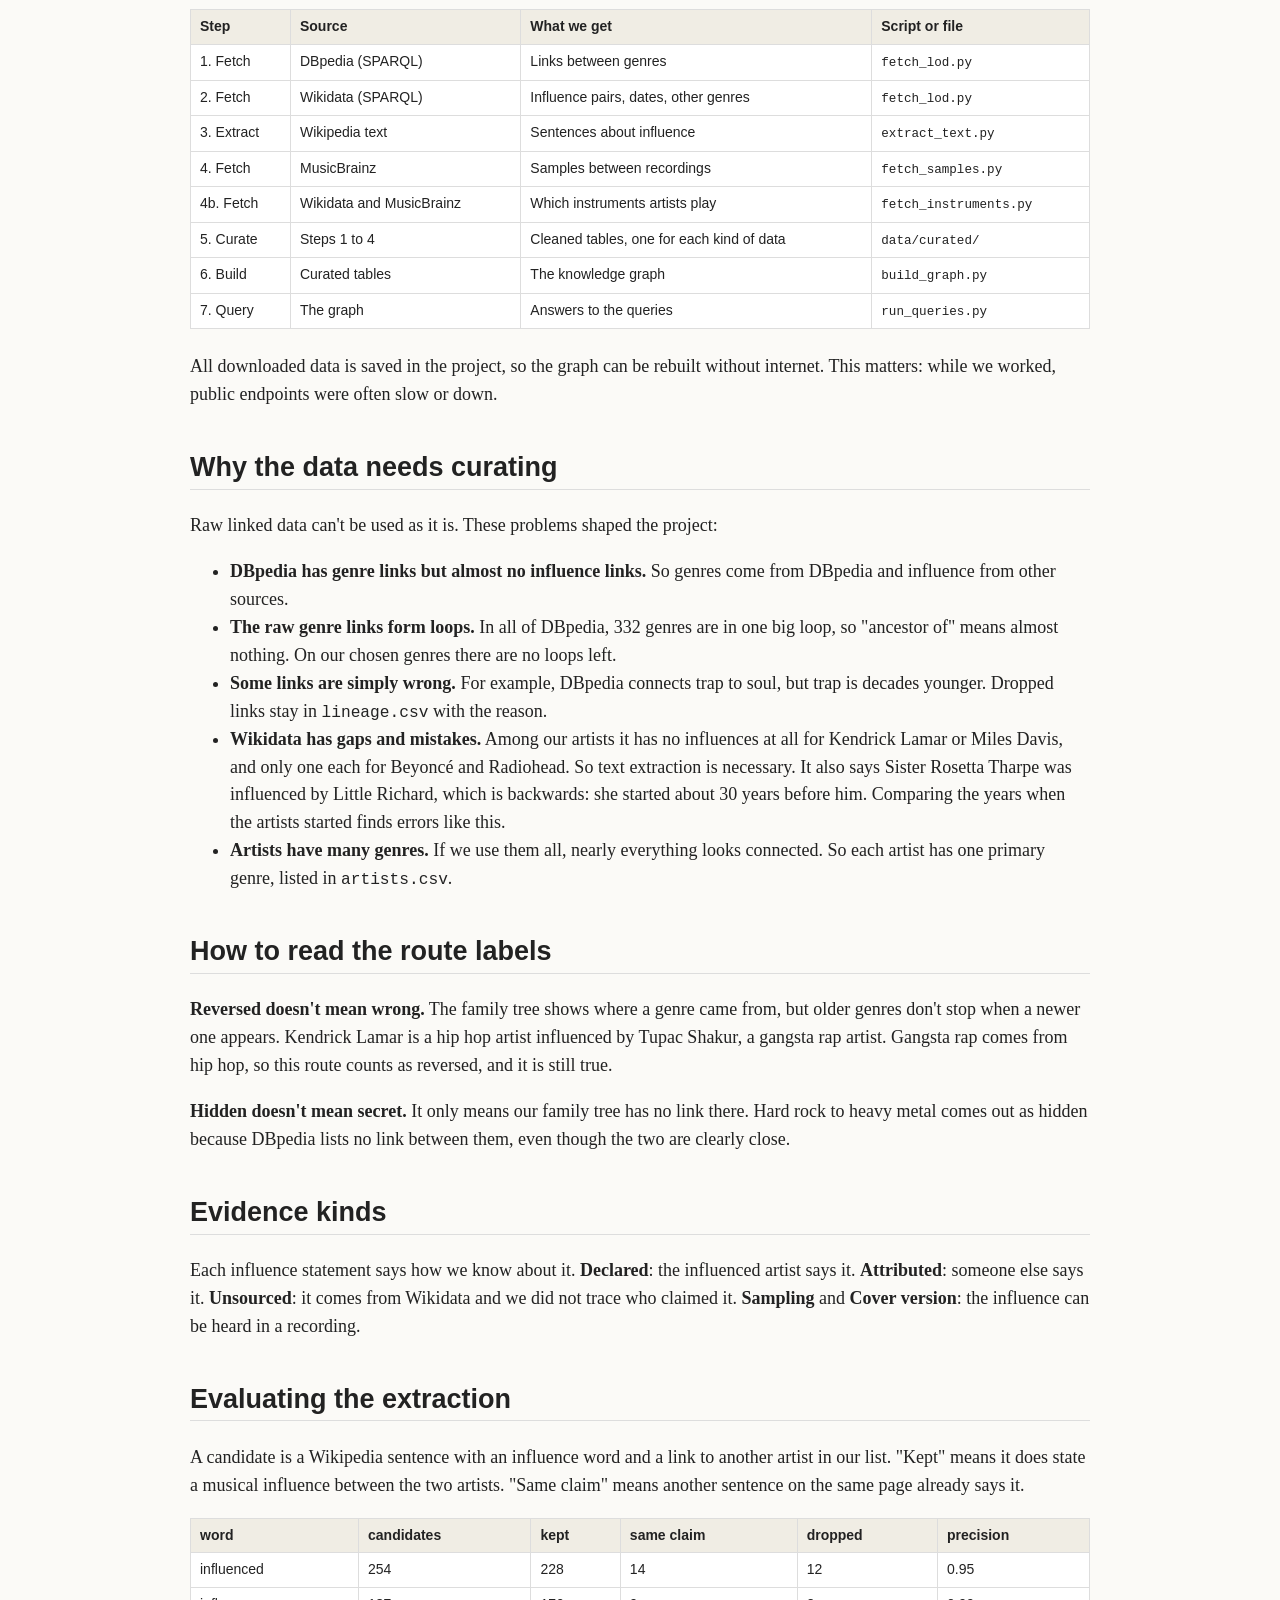
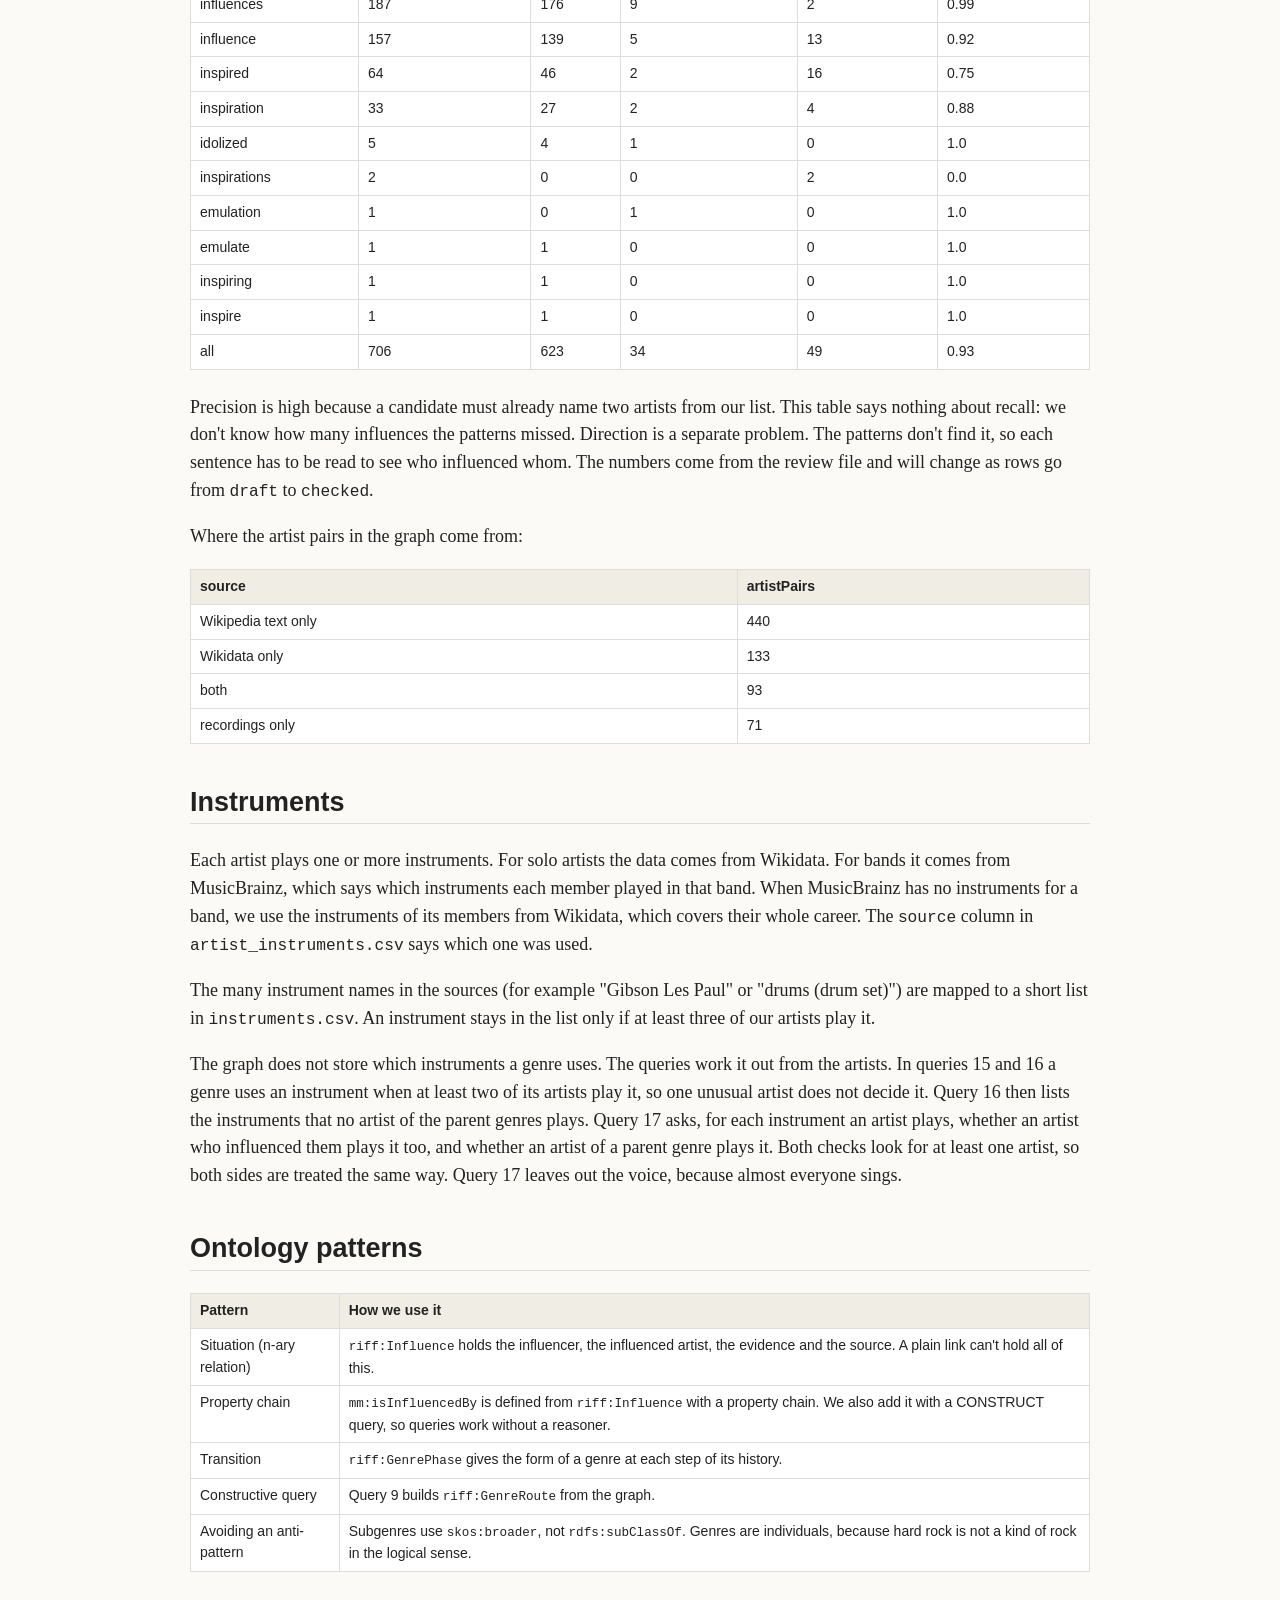
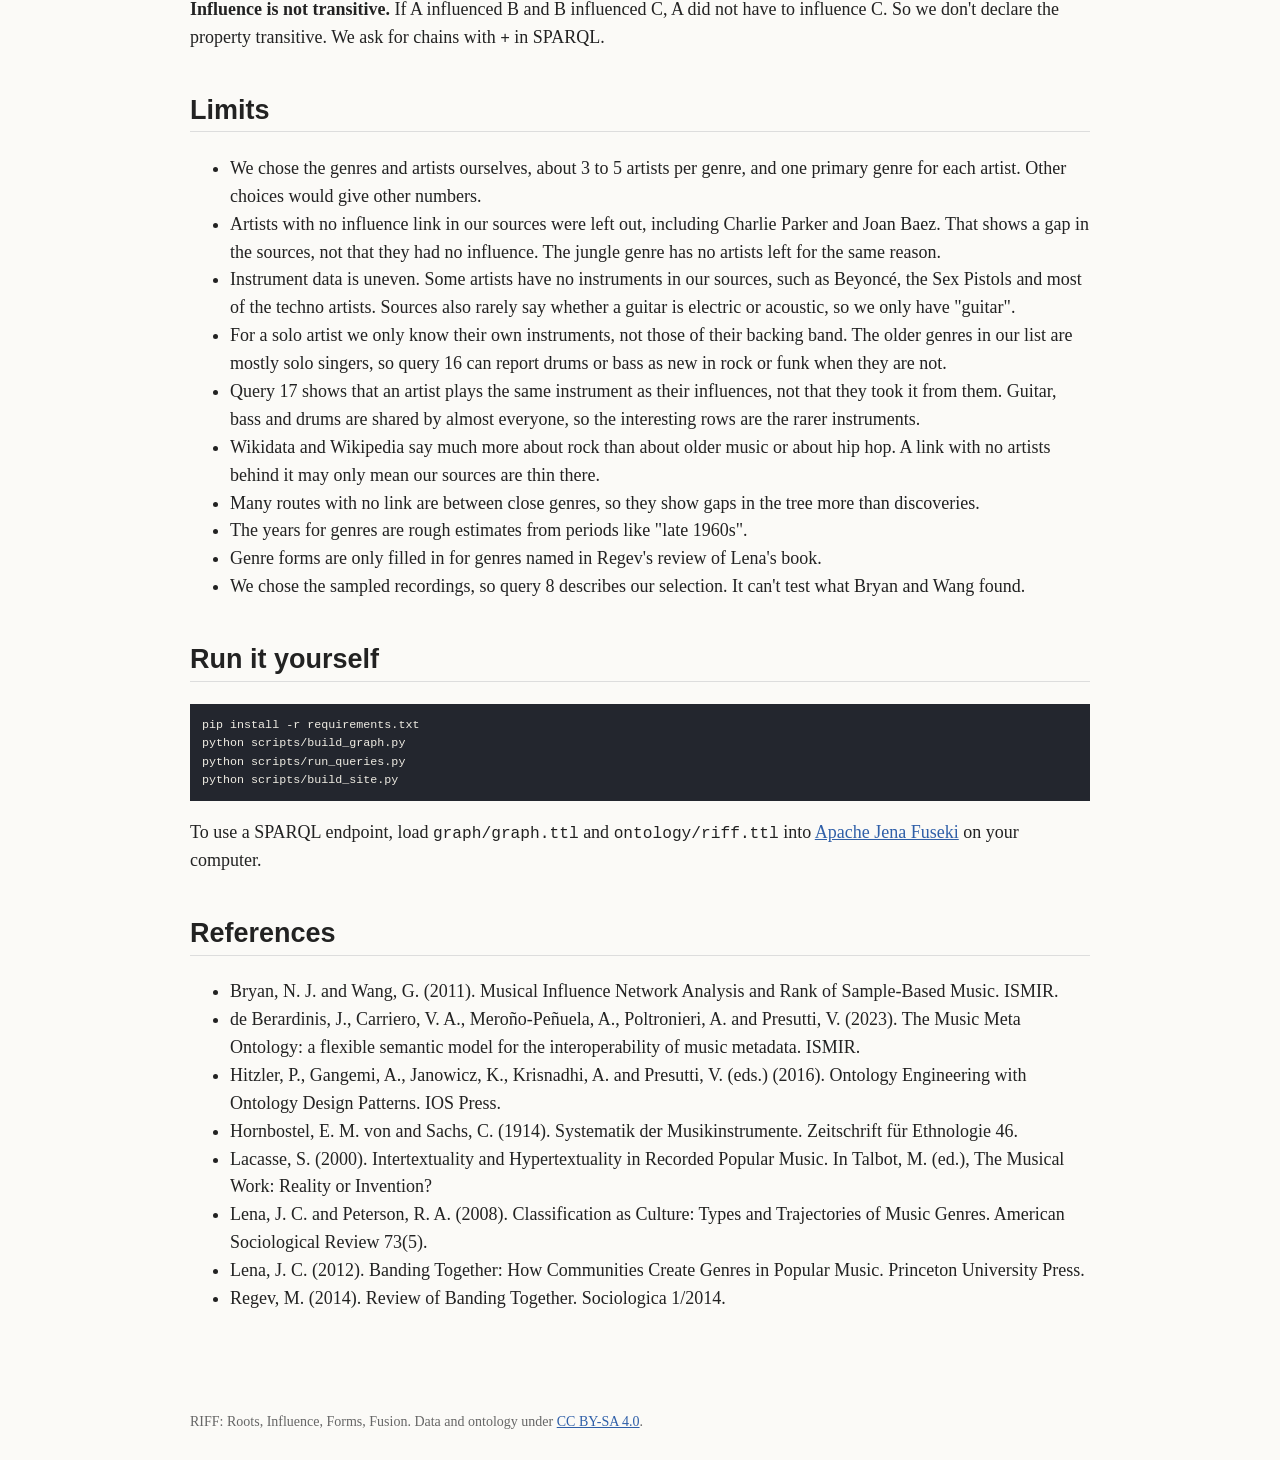
==== commit 6006b9a3: "simplify" ====
--- a/docs/method.html
+++ b/docs/method.html
@@ -102,11 +102,6 @@
 <p>Where the artist pairs in the graph come from:</p>
 <table><tr><th>source</th><th>artistPairs</th></tr><tr><td>Wikipedia text only</td><td>440</td></tr><tr><td>Wikidata only</td><td>133</td></tr><tr><td>both</td><td>93</td></tr><tr><td>recordings only</td><td>71</td></tr></table>
 
-<h2>Does the choice of primary genre matter?</h2>
-<p>Query 13 repeats the comparison with all the genres of each artist instead of one. The result looks
-different, which shows how much the answer depends on this choice:</p>
-<table><tr><th>status</th><th>routes</th><th>artistPairs</th></tr><tr><td>hidden</td><td>509</td><td>2142</td></tr><tr><td>direct</td><td>148</td><td>2015</td></tr><tr><td>two-step</td><td>243</td><td>1707</td></tr><tr><td>reversed</td><td>207</td><td>1004</td></tr></table>
-
 <h2>Instruments</h2>
 <p>Each artist plays one or more instruments. For solo artists the data comes from Wikidata. For bands it
 comes from MusicBrainz, which says which instruments each member played in that band. When MusicBrainz has
@@ -126,7 +121,6 @@
 <table>
 <tr><th>Pattern</th><th>How we use it</th></tr>
 <tr><td>Situation (n-ary relation)</td><td><code>riff:Influence</code> holds the influencer, the influenced artist, the evidence and the source. A plain link can't hold all of this.</td></tr>
-<tr><td>Identification key</td><td><code>owl:hasKey</code> on <code>riff:Influence</code>: same artists, same evidence kind and same source mean the same statement.</td></tr>
 <tr><td>Property chain</td><td><code>mm:isInfluencedBy</code> is defined from <code>riff:Influence</code> with a property chain. We also add it with a CONSTRUCT query, so queries work without a reasoner.</td></tr>
 <tr><td>Transition</td><td><code>riff:GenrePhase</code> gives the form of a genre at each step of its history.</td></tr>
 <tr><td>Constructive query</td><td>Query 9 builds <code>riff:GenreRoute</code> from the graph.</td></tr>
@@ -137,7 +131,7 @@
 
 <h2>Limits</h2>
 <ul>
-<li>We chose the genres and artists ourselves, about 3 to 5 artists per genre. Other choices would give other numbers.</li>
+<li>We chose the genres and artists ourselves, about 3 to 5 artists per genre, and one primary genre for each artist. Other choices would give other numbers.</li>
 <li>Artists with no influence link in our sources were left out, including Charlie Parker and Joan Baez. That shows a gap in the sources, not that they had no influence. The jungle genre has no artists left for the same reason.</li>
 <li>Instrument data is uneven. Some artists have no instruments in our sources, such as Beyonc&eacute;, the Sex Pistols and most of the techno artists. Sources also rarely say whether a guitar is electric or acoustic, so we only have "guitar".</li>
 <li>For a solo artist we only know their own instruments, not those of their backing band. The older genres in our list are mostly solo singers, so query 16 can report drums or bass as new in rock or funk when they are not.</li>
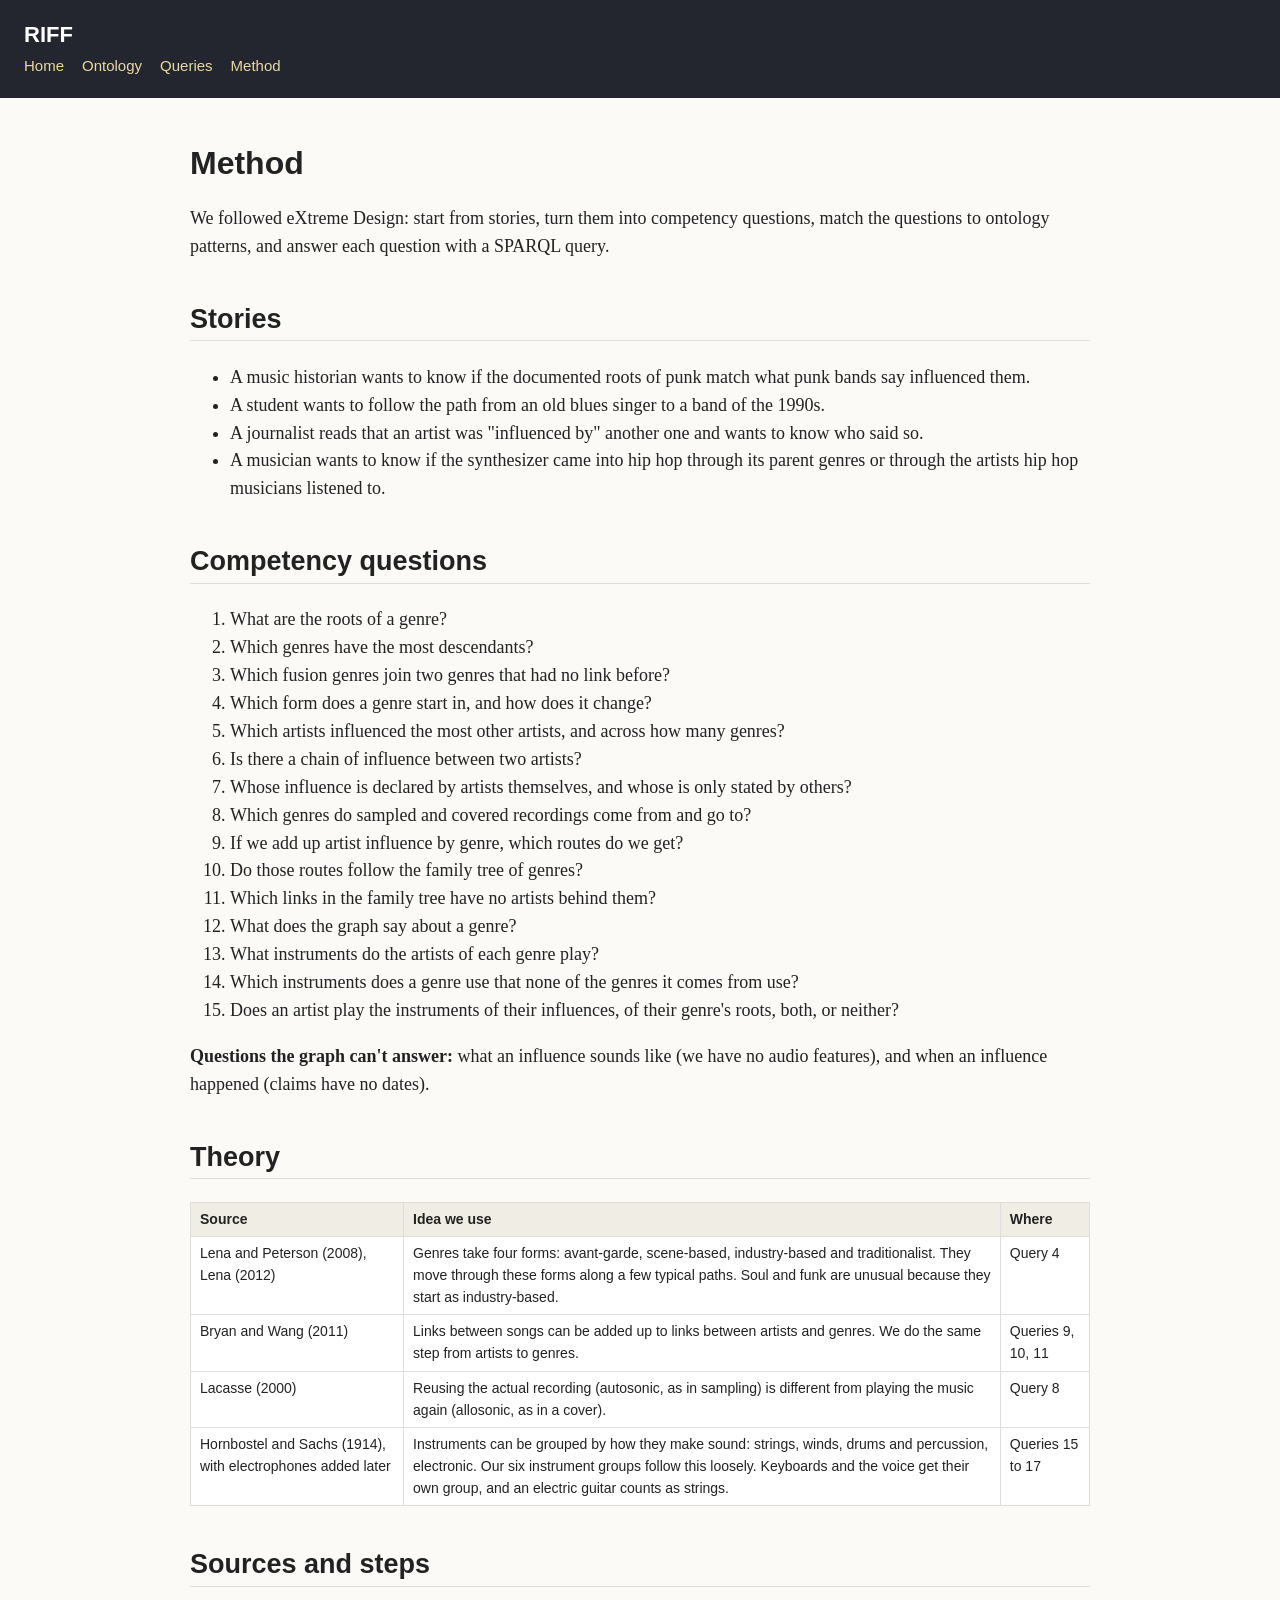
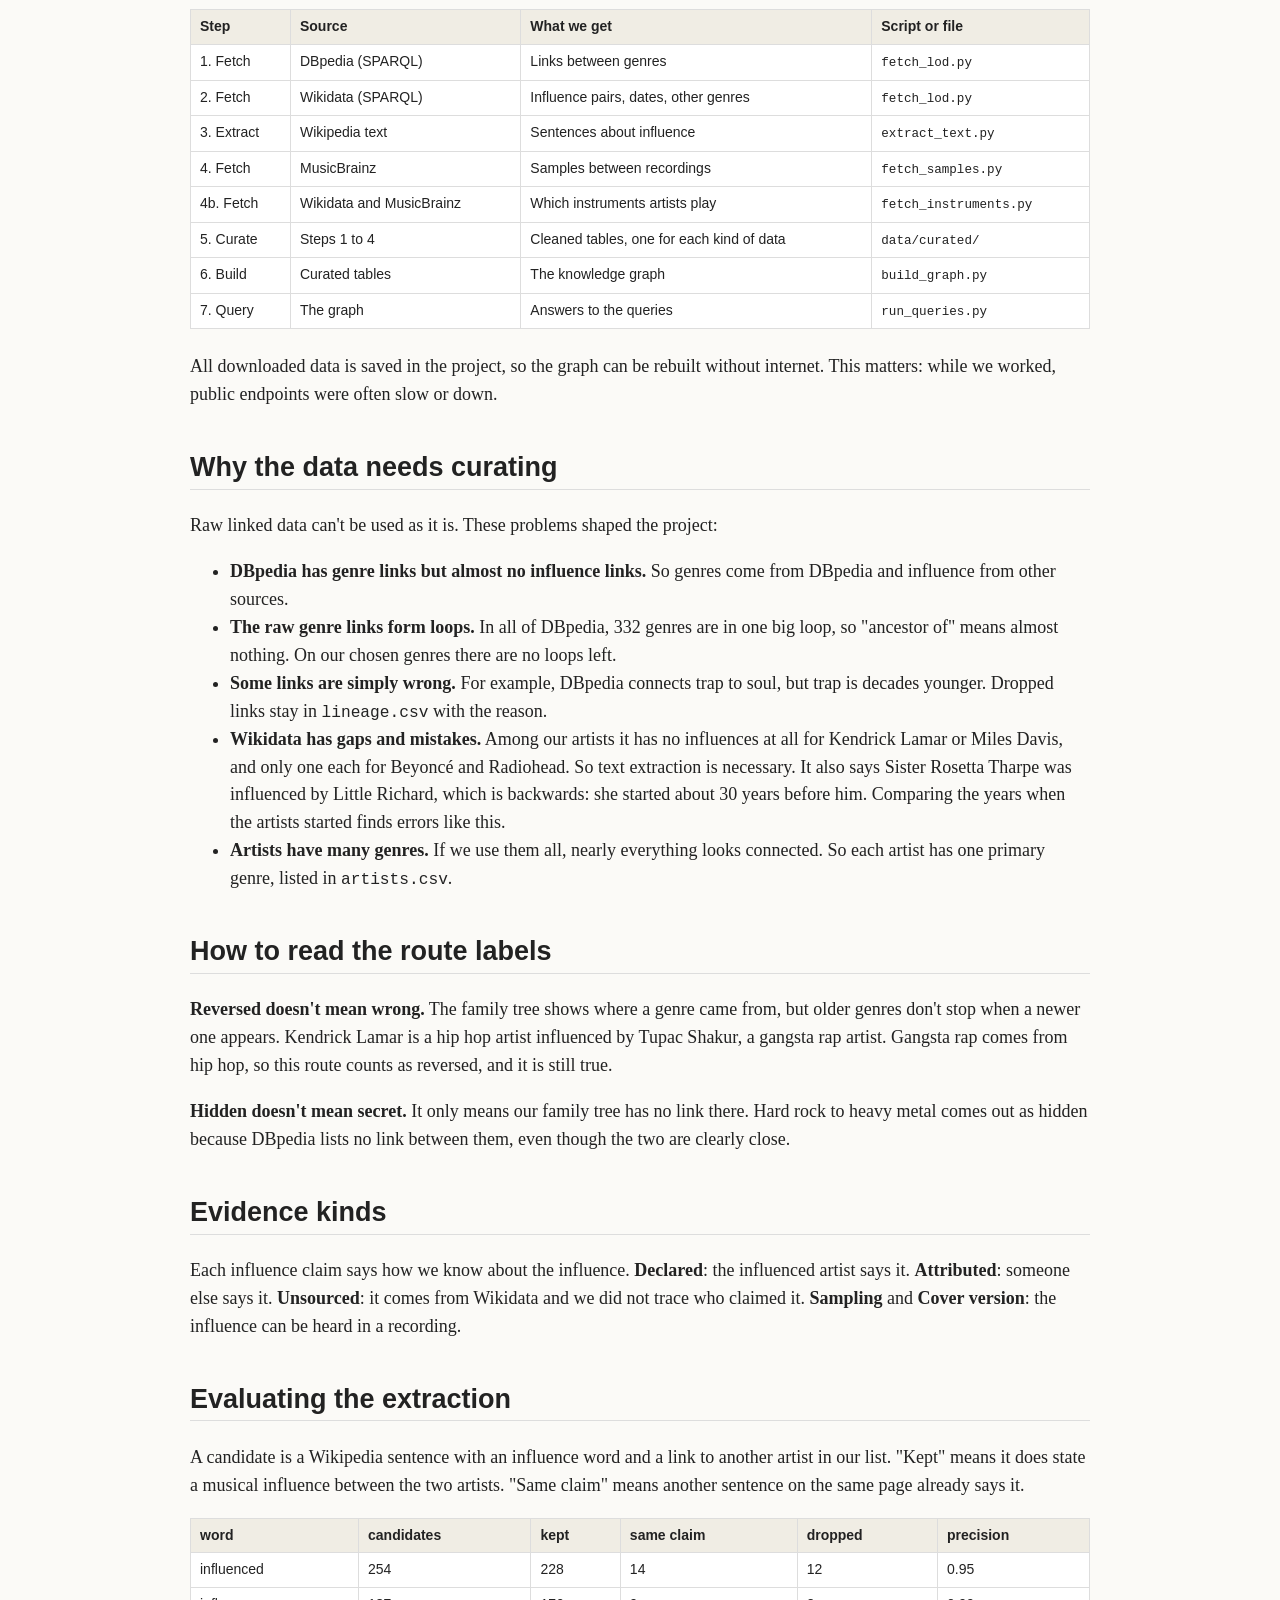
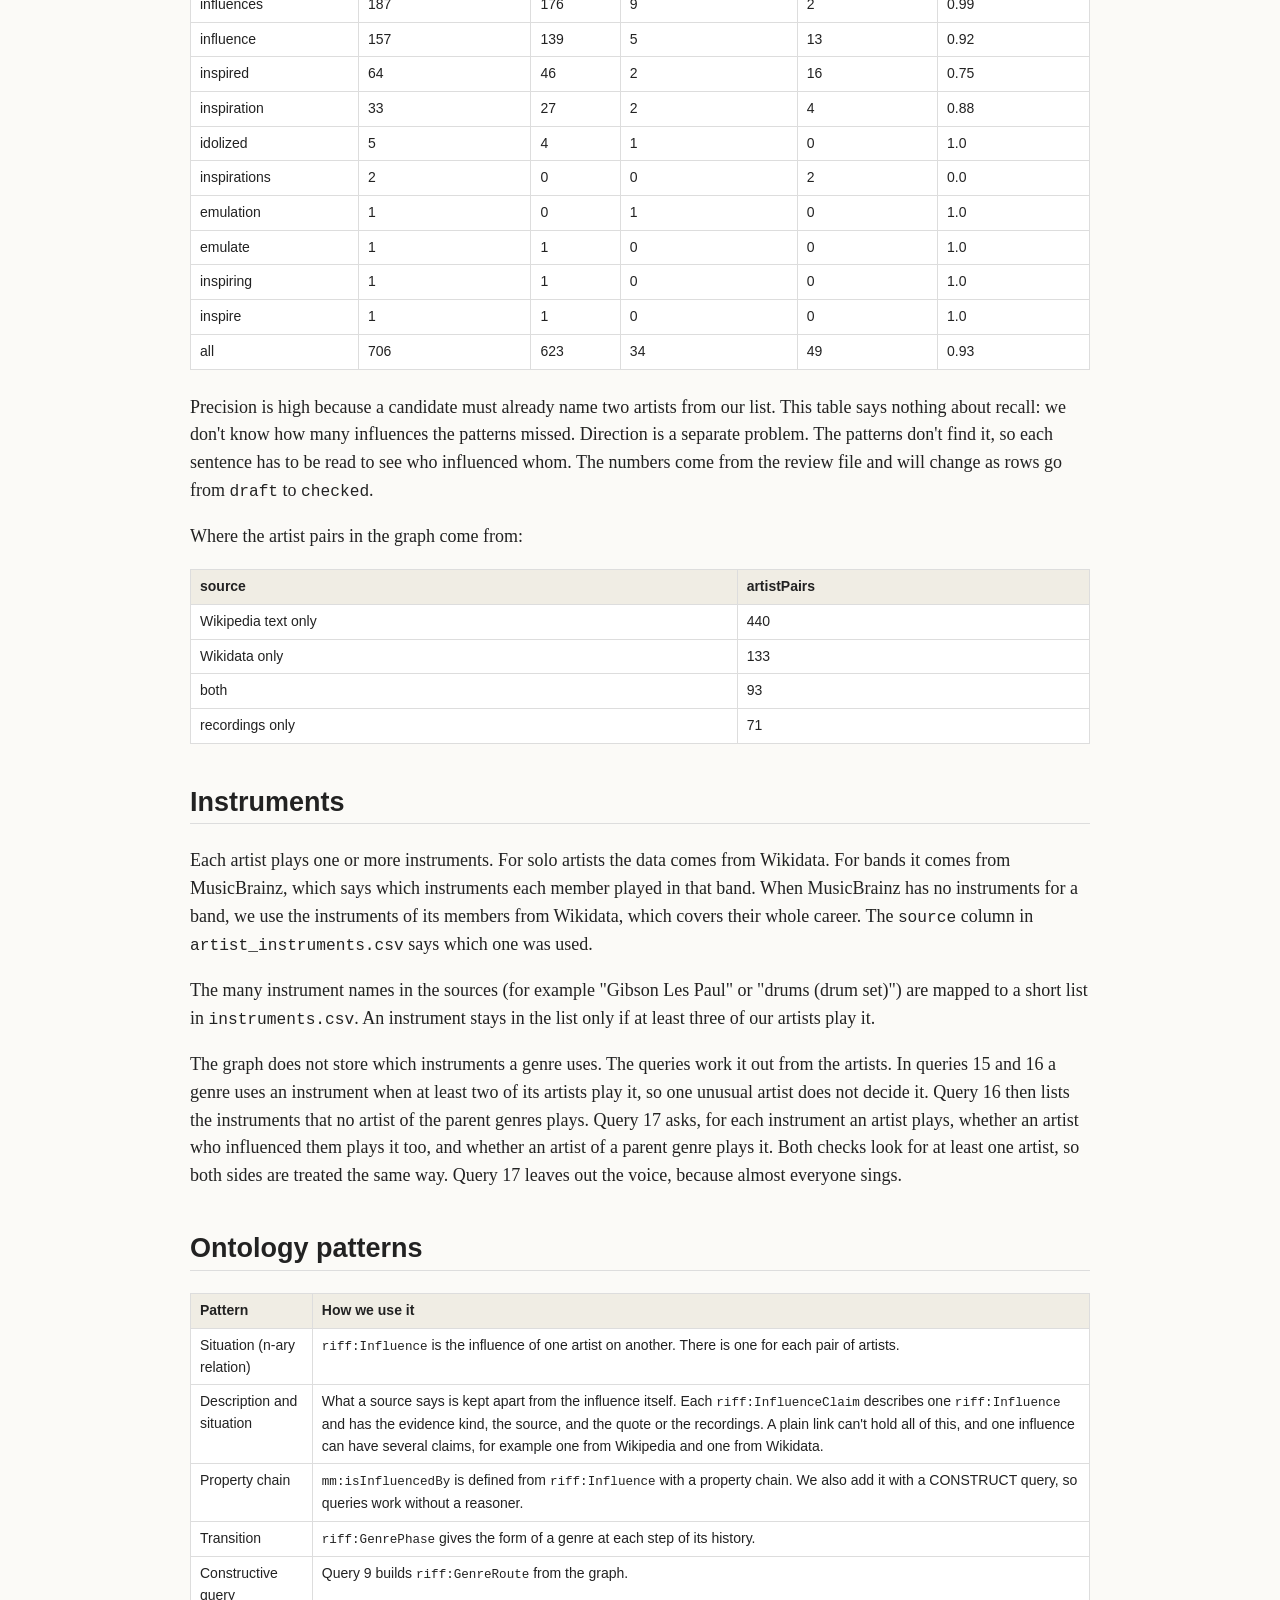
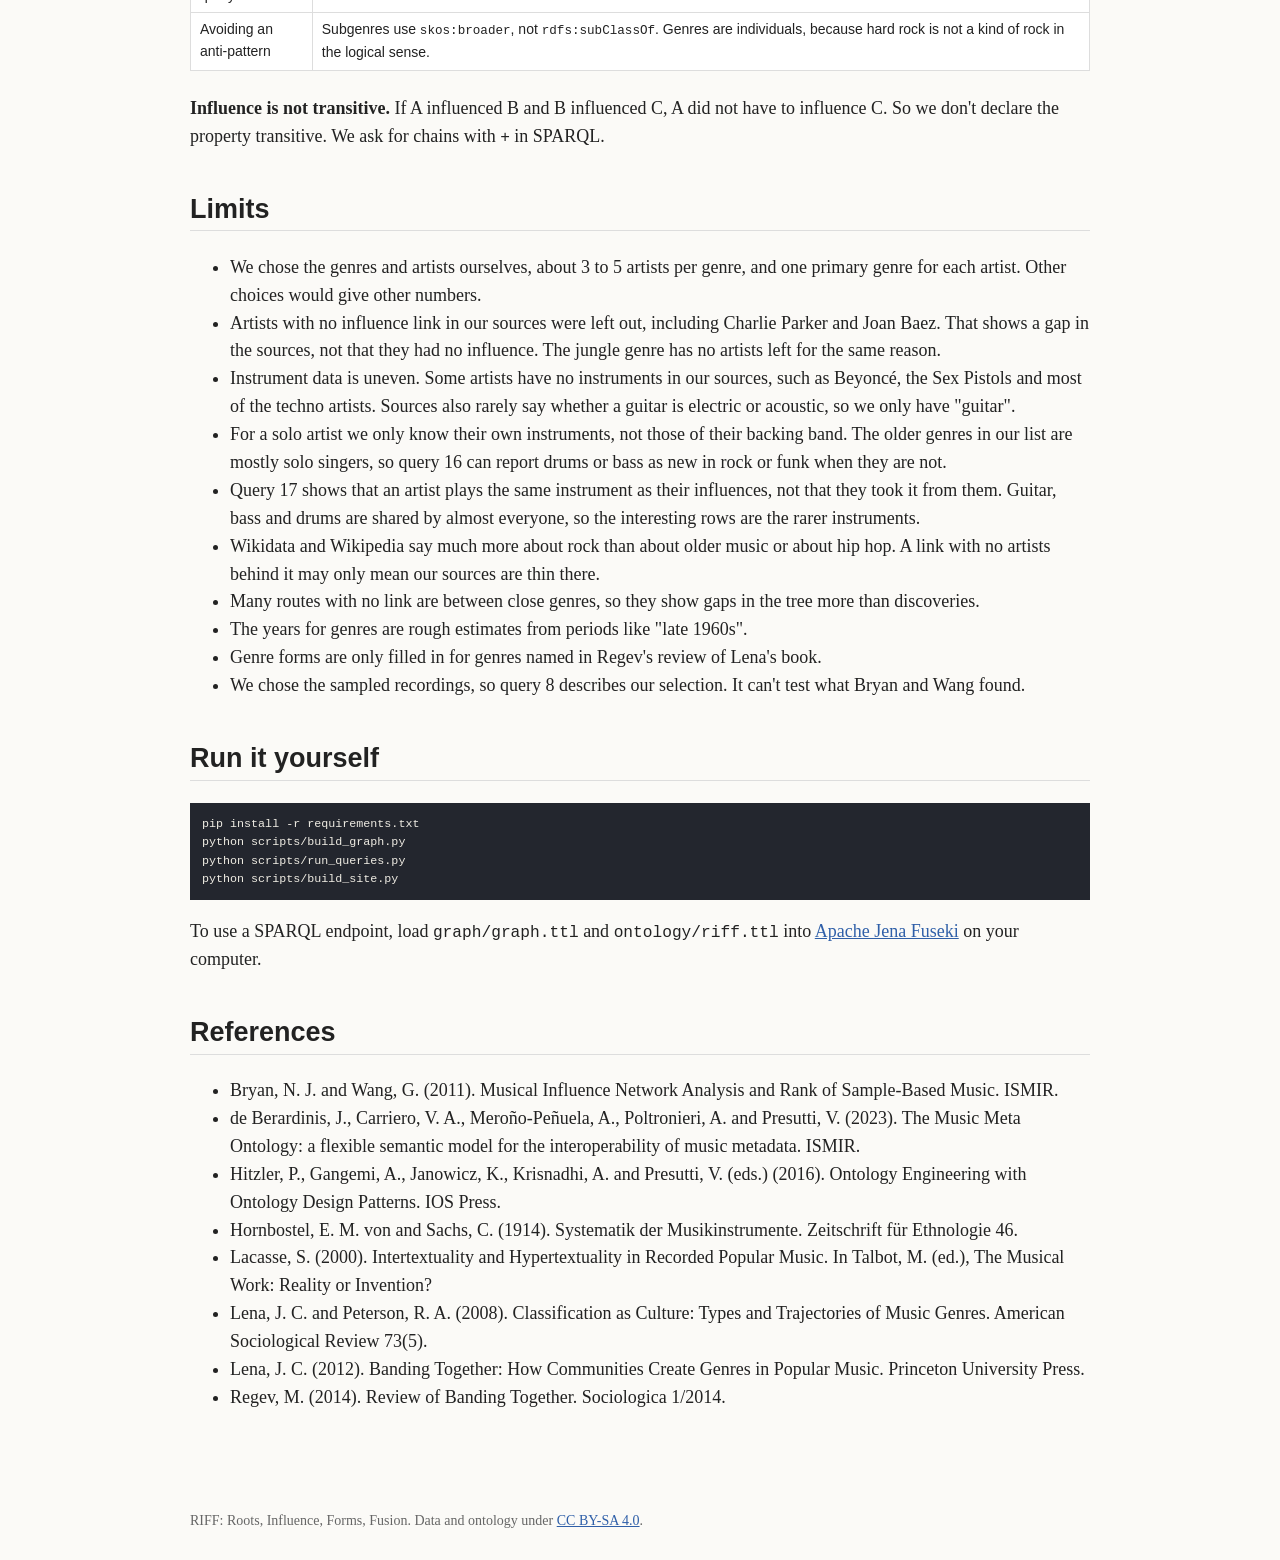
==== commit 861cefa5: "split the classes" ====
--- a/docs/method.html
+++ b/docs/method.html
@@ -85,7 +85,7 @@
 clearly close.</p>
 
 <h2>Evidence kinds</h2>
-<p>Each influence statement says how we know about it. <strong>Declared</strong>: the influenced artist
+<p>Each influence claim says how we know about the influence. <strong>Declared</strong>: the influenced artist
 says it. <strong>Attributed</strong>: someone else says it. <strong>Unsourced</strong>: it comes from
 Wikidata and we did not trace who claimed it. <strong>Sampling</strong> and <strong>Cover version</strong>:
 the influence can be heard in a recording.</p>
@@ -120,7 +120,8 @@
 <h2>Ontology patterns</h2>
 <table>
 <tr><th>Pattern</th><th>How we use it</th></tr>
-<tr><td>Situation (n-ary relation)</td><td><code>riff:Influence</code> holds the influencer, the influenced artist, the evidence and the source. A plain link can't hold all of this.</td></tr>
+<tr><td>Situation (n-ary relation)</td><td><code>riff:Influence</code> is the influence of one artist on another. There is one for each pair of artists.</td></tr>
+<tr><td>Description and situation</td><td>What a source says is kept apart from the influence itself. Each <code>riff:InfluenceClaim</code> describes one <code>riff:Influence</code> and has the evidence kind, the source, and the quote or the recordings. A plain link can't hold all of this, and one influence can have several claims, for example one from Wikipedia and one from Wikidata.</td></tr>
 <tr><td>Property chain</td><td><code>mm:isInfluencedBy</code> is defined from <code>riff:Influence</code> with a property chain. We also add it with a CONSTRUCT query, so queries work without a reasoner.</td></tr>
 <tr><td>Transition</td><td><code>riff:GenrePhase</code> gives the form of a genre at each step of its history.</td></tr>
 <tr><td>Constructive query</td><td>Query 9 builds <code>riff:GenreRoute</code> from the graph.</td></tr>
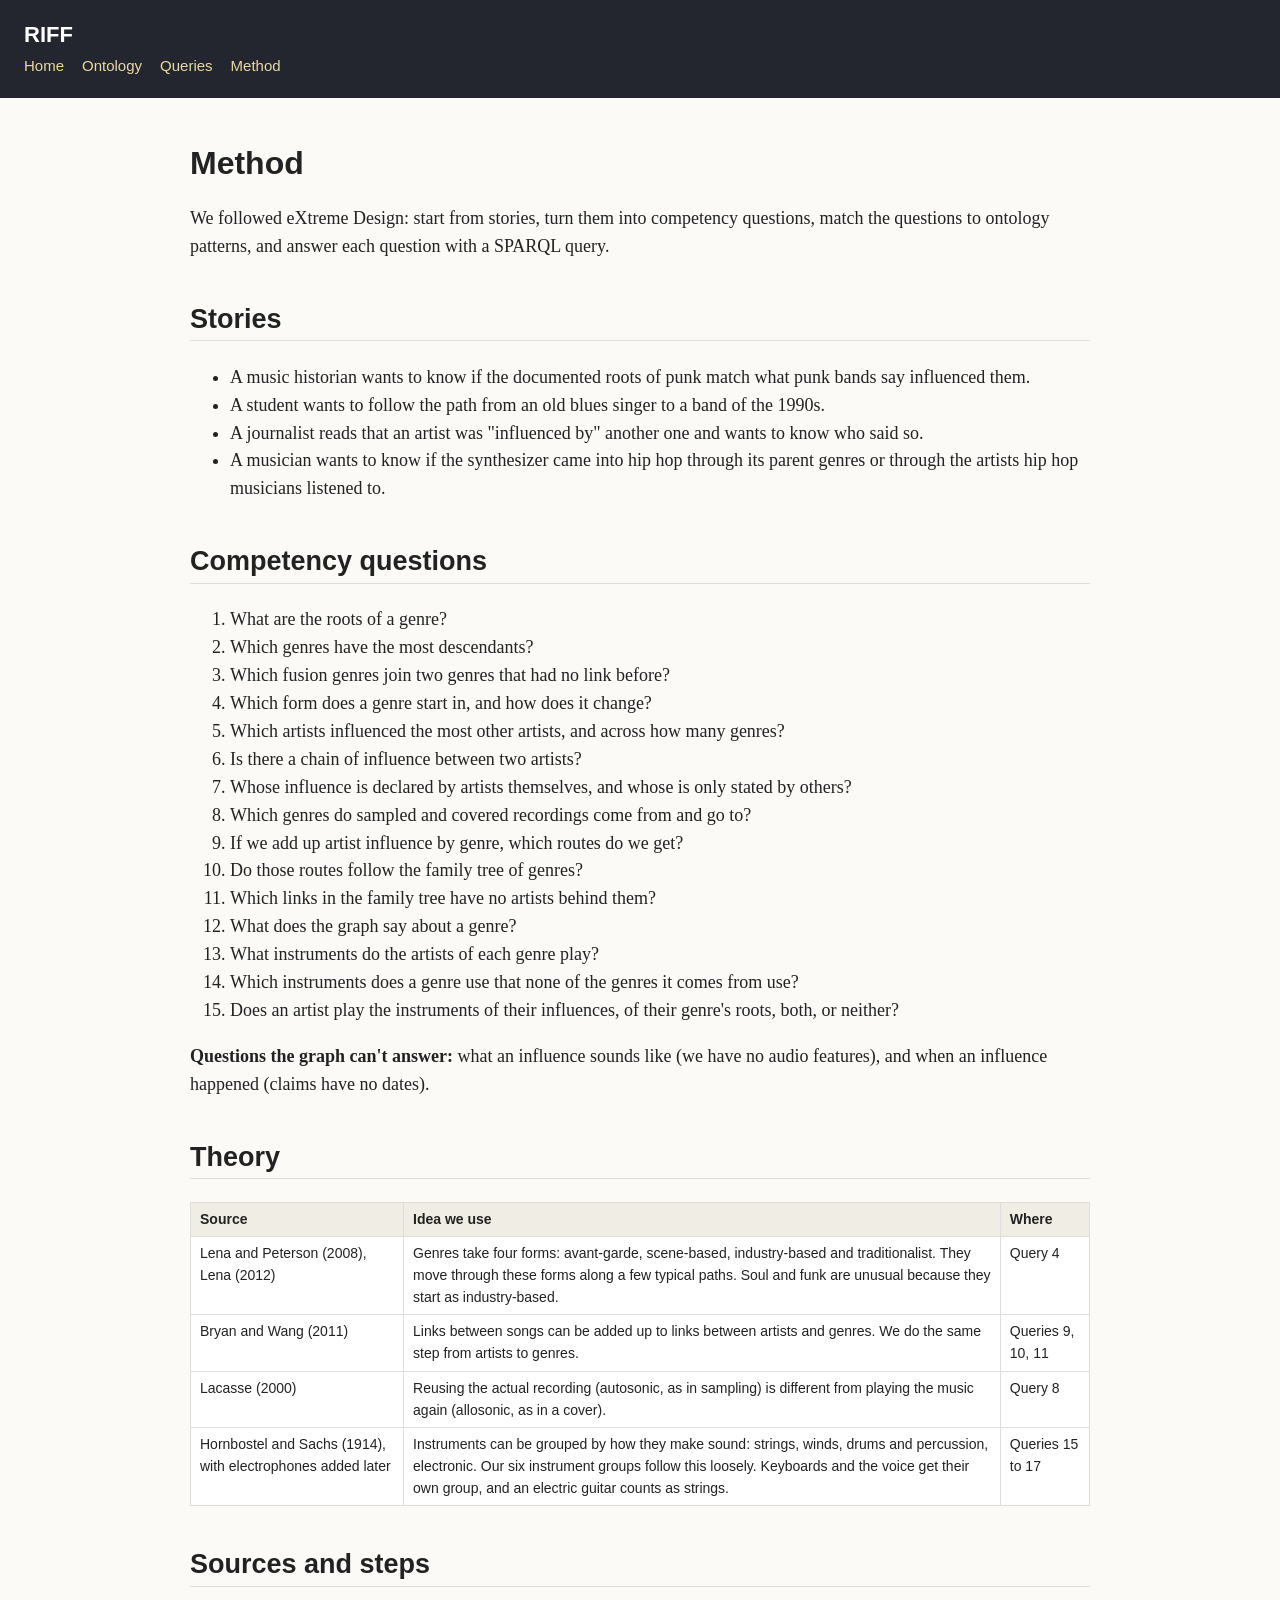
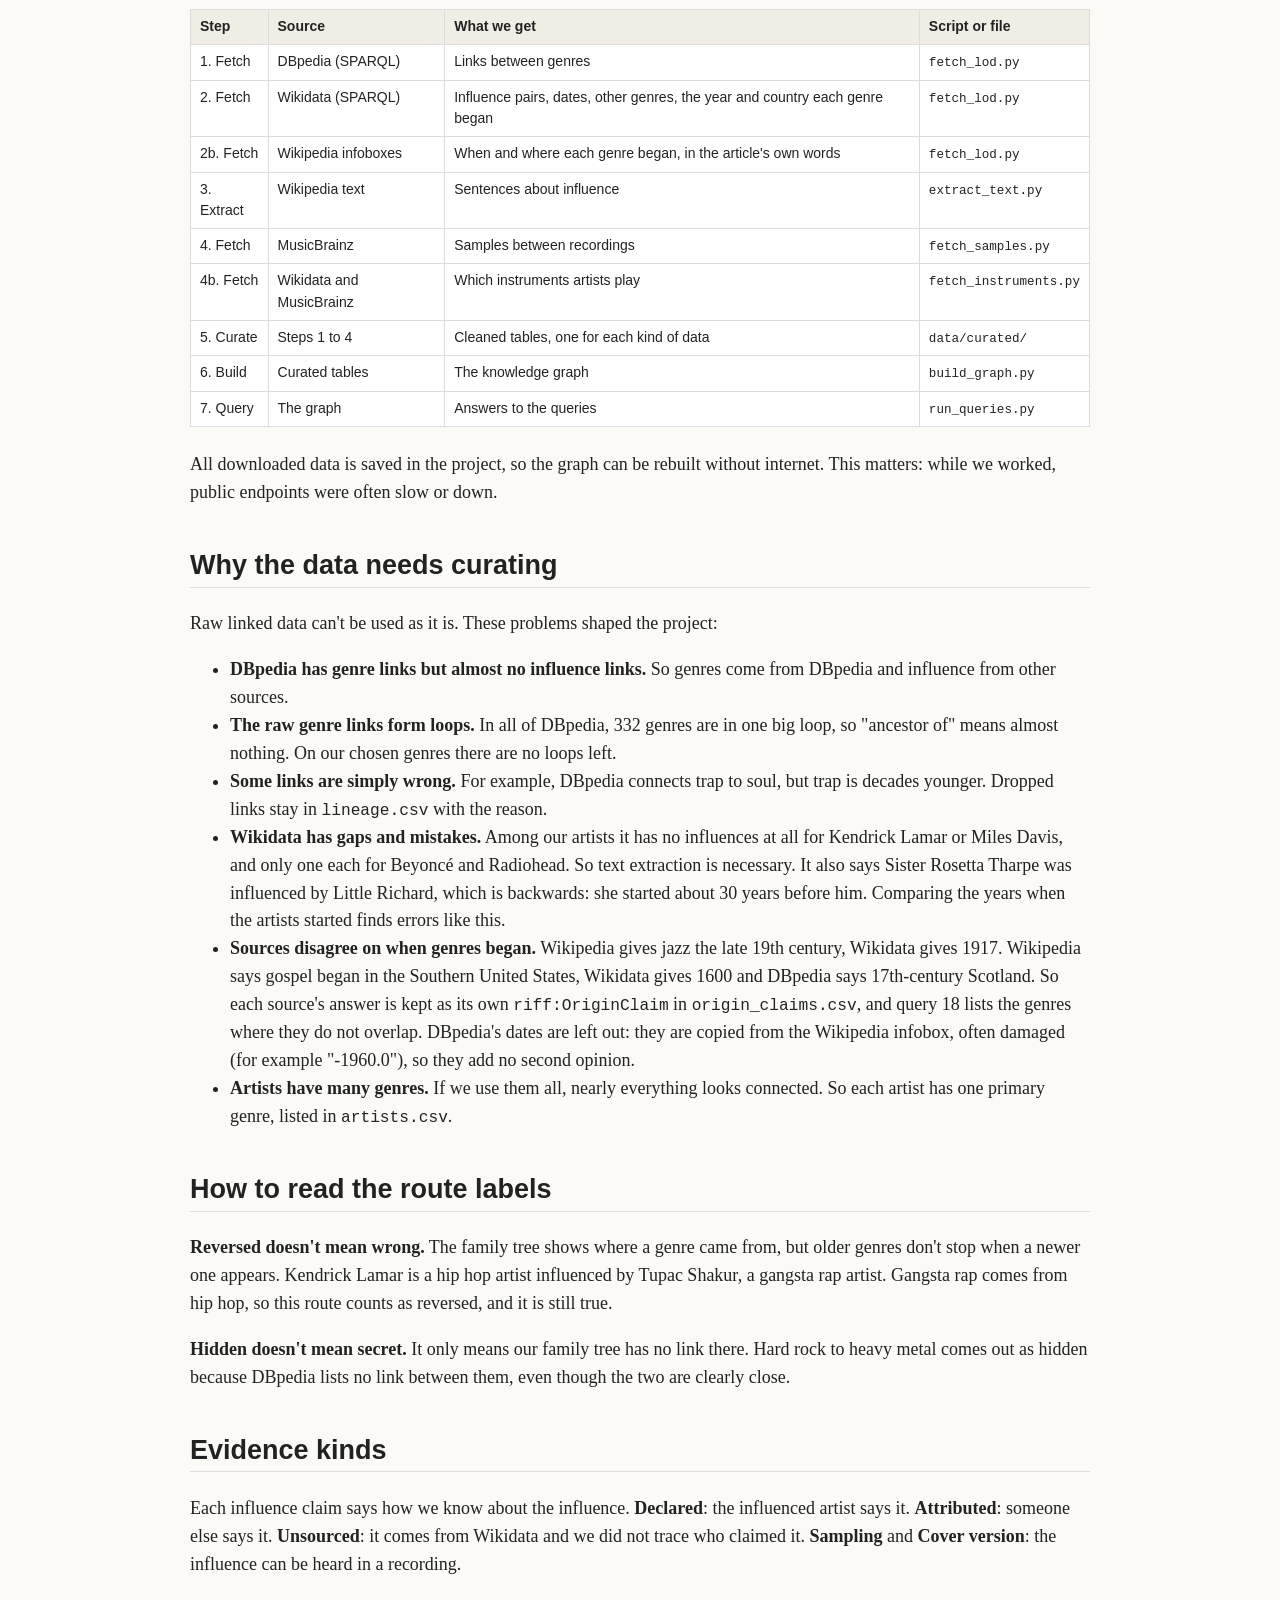
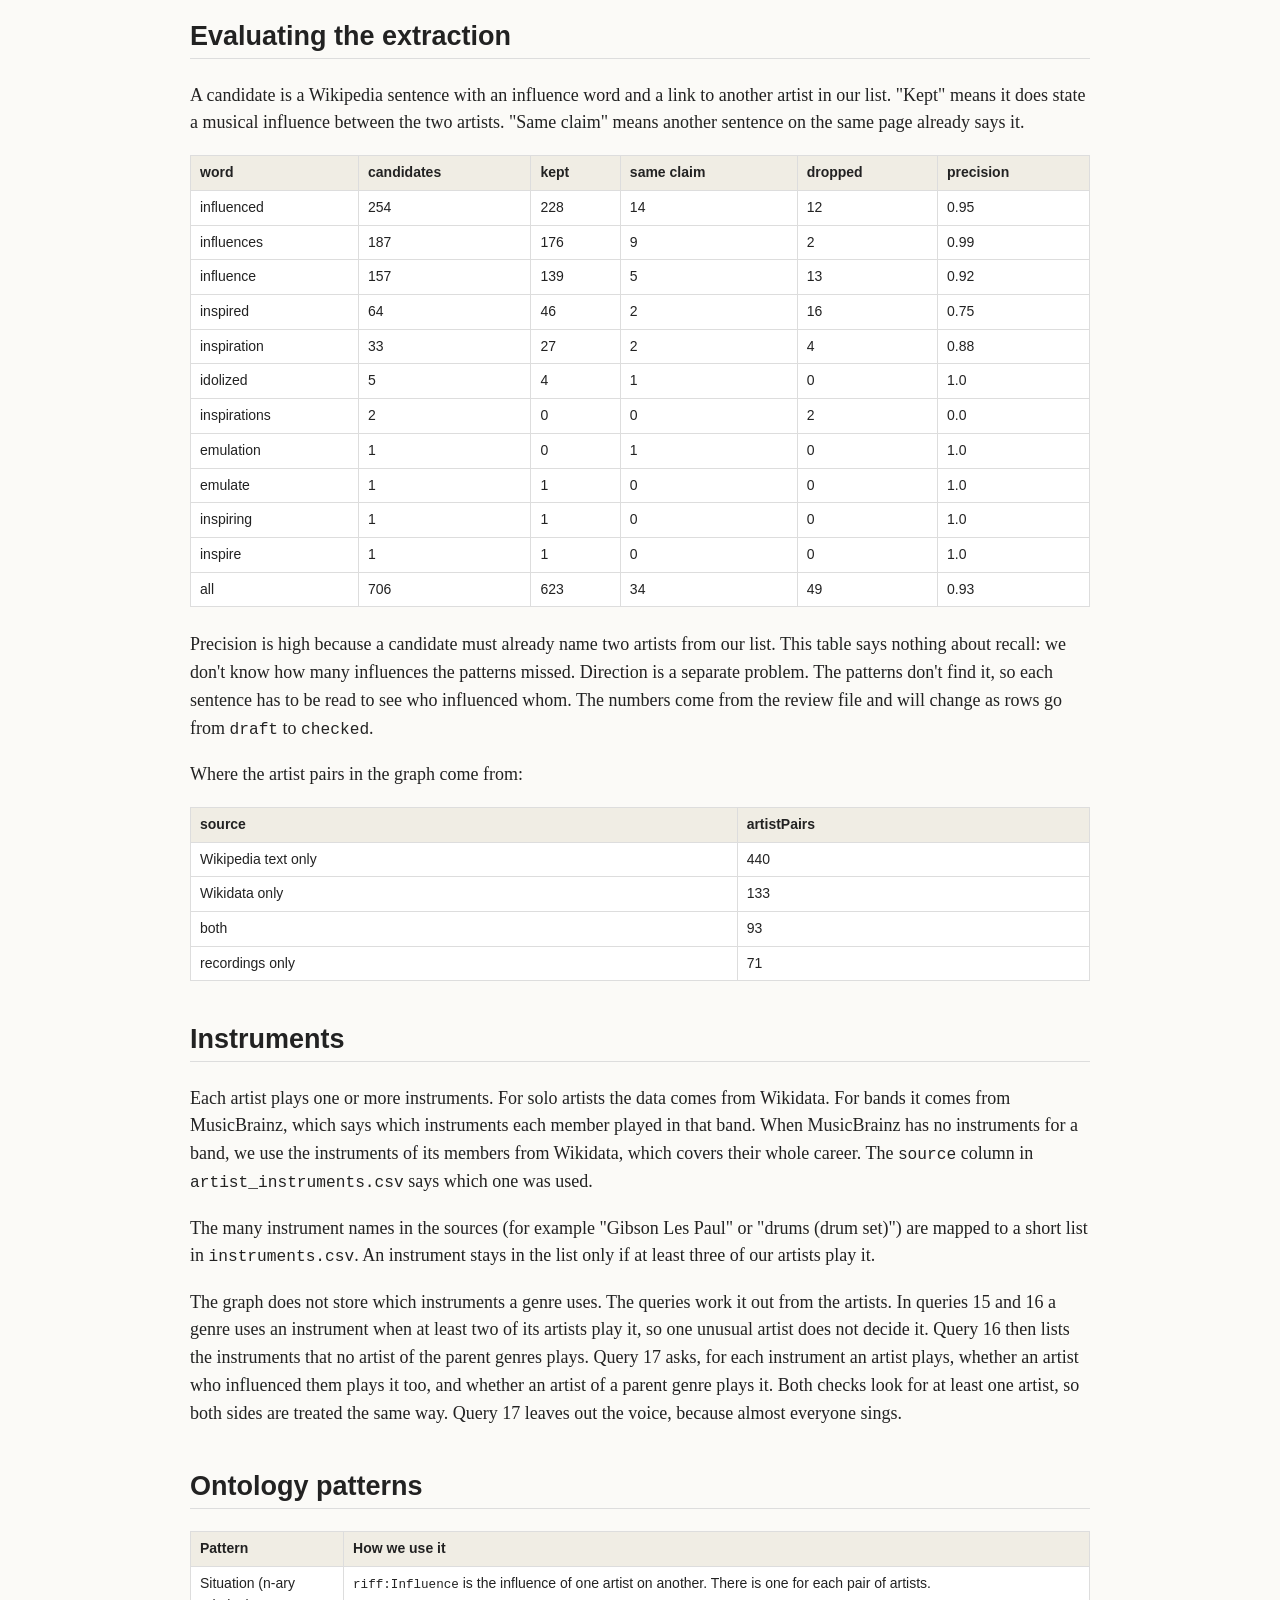
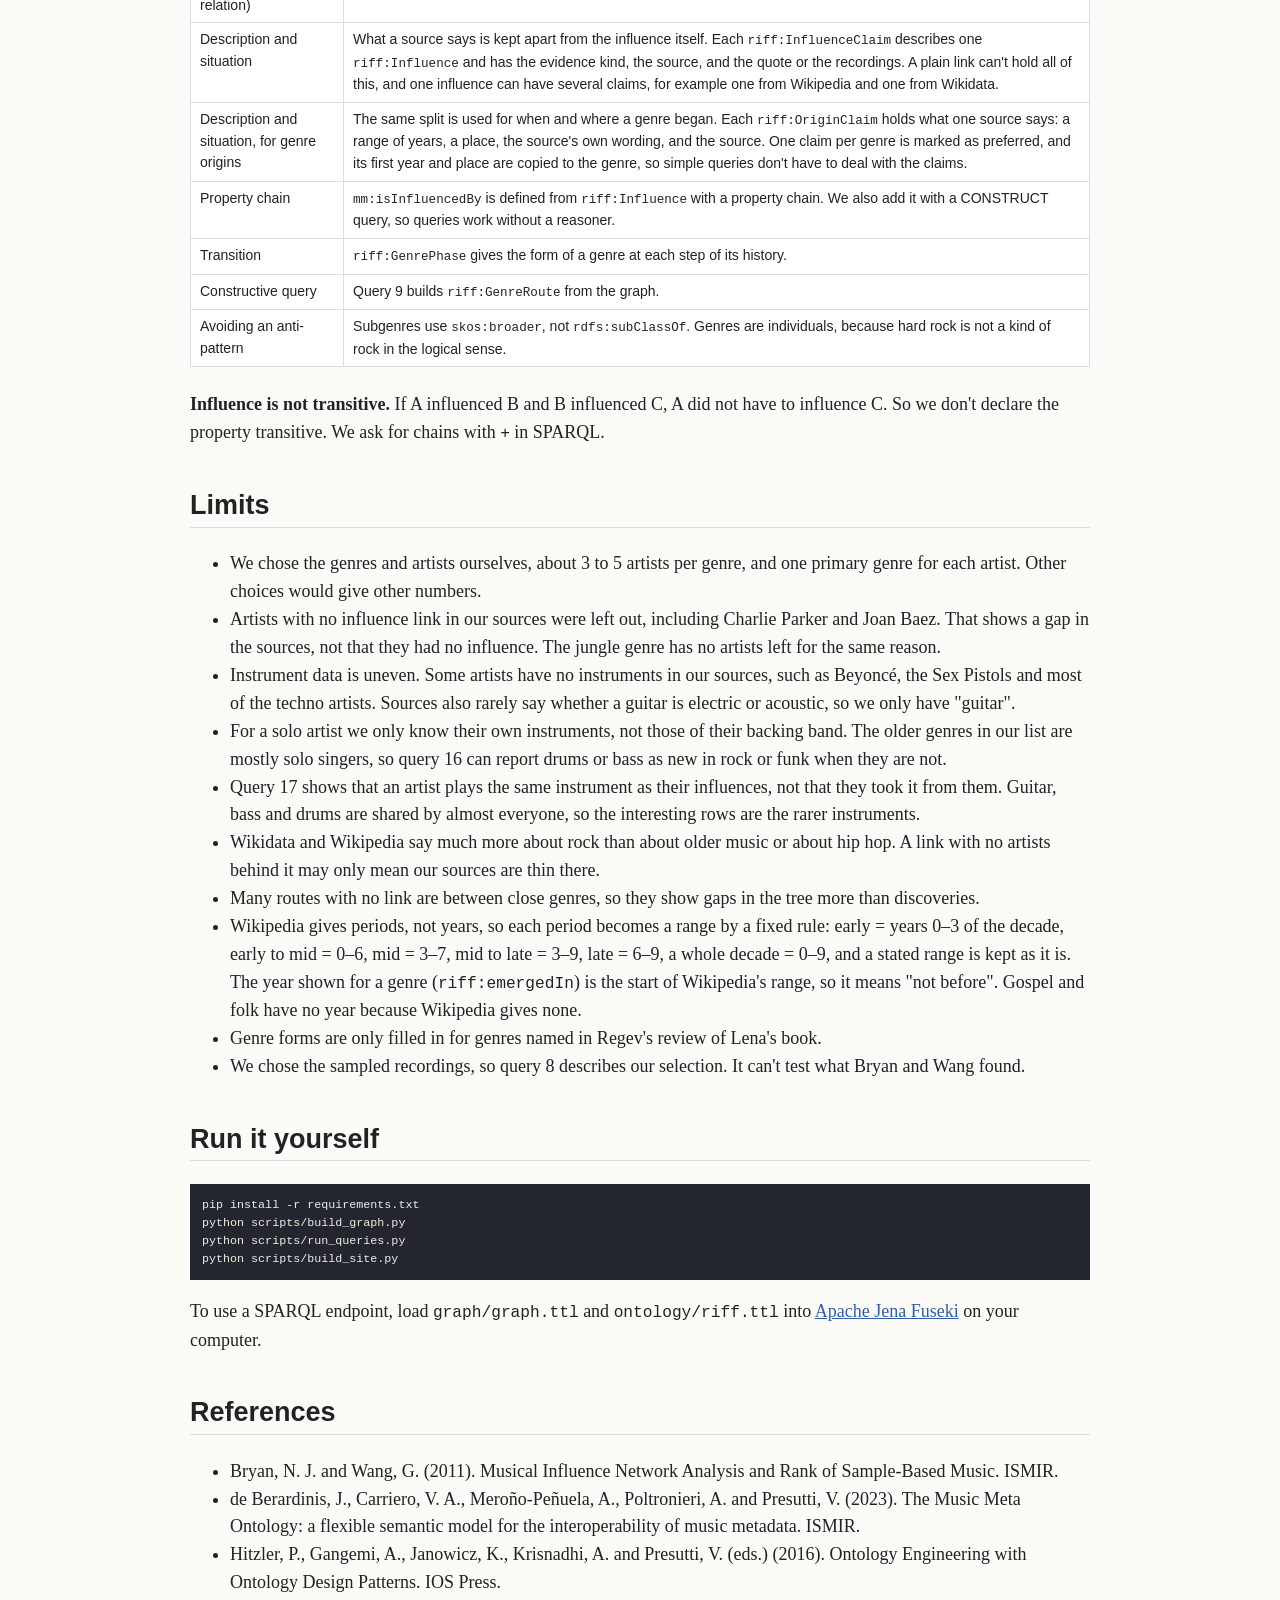
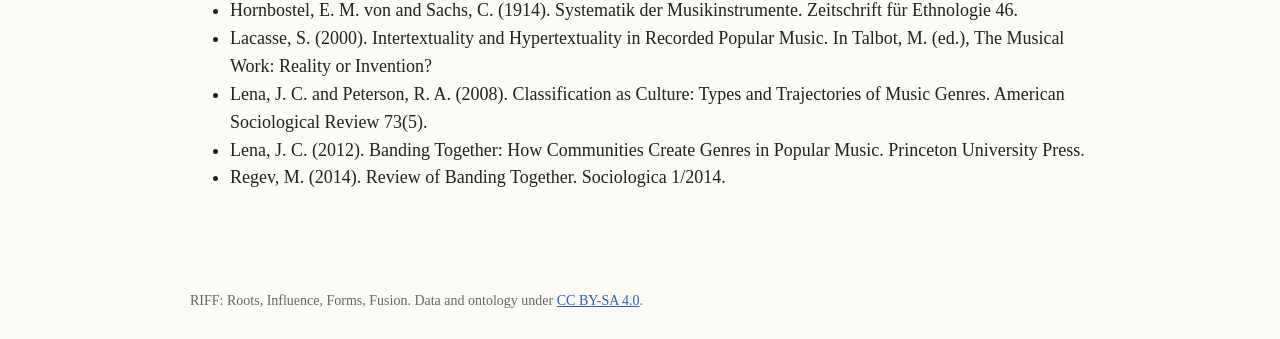
==== commit 2031cd20: "ER revision: origin claims, origin-disagreement query, ontology and graph updates Co-Authored-By: Cl" ====
--- a/docs/method.html
+++ b/docs/method.html
@@ -55,7 +55,8 @@
 <table>
 <tr><th>Step</th><th>Source</th><th>What we get</th><th>Script or file</th></tr>
 <tr><td>1. Fetch</td><td>DBpedia (SPARQL)</td><td>Links between genres</td><td><code>fetch_lod.py</code></td></tr>
-<tr><td>2. Fetch</td><td>Wikidata (SPARQL)</td><td>Influence pairs, dates, other genres</td><td><code>fetch_lod.py</code></td></tr>
+<tr><td>2. Fetch</td><td>Wikidata (SPARQL)</td><td>Influence pairs, dates, other genres, the year and country each genre began</td><td><code>fetch_lod.py</code></td></tr>
+<tr><td>2b. Fetch</td><td>Wikipedia infoboxes</td><td>When and where each genre began, in the article's own words</td><td><code>fetch_lod.py</code></td></tr>
 <tr><td>3. Extract</td><td>Wikipedia text</td><td>Sentences about influence</td><td><code>extract_text.py</code></td></tr>
 <tr><td>4. Fetch</td><td>MusicBrainz</td><td>Samples between recordings</td><td><code>fetch_samples.py</code></td></tr>
 <tr><td>4b. Fetch</td><td>Wikidata and MusicBrainz</td><td>Which instruments artists play</td><td><code>fetch_instruments.py</code></td></tr>
@@ -73,6 +74,7 @@
 <li><strong>The raw genre links form loops.</strong> In all of DBpedia, 332 genres are in one big loop, so "ancestor of" means almost nothing. On our chosen genres there are no loops left.</li>
 <li><strong>Some links are simply wrong.</strong> For example, DBpedia connects trap to soul, but trap is decades younger. Dropped links stay in <code>lineage.csv</code> with the reason.</li>
 <li><strong>Wikidata has gaps and mistakes.</strong> Among our artists it has no influences at all for Kendrick Lamar or Miles Davis, and only one each for Beyonc&eacute; and Radiohead. So text extraction is necessary. It also says Sister Rosetta Tharpe was influenced by Little Richard, which is backwards: she started about 30 years before him. Comparing the years when the artists started finds errors like this.</li>
+<li><strong>Sources disagree on when genres began.</strong> Wikipedia gives jazz the late 19th century, Wikidata gives 1917. Wikipedia says gospel began in the Southern United States, Wikidata gives 1600 and DBpedia says 17th-century Scotland. So each source's answer is kept as its own <code>riff:OriginClaim</code> in <code>origin_claims.csv</code>, and query 18 lists the genres where they do not overlap. DBpedia's dates are left out: they are copied from the Wikipedia infobox, often damaged (for example "-1960.0"), so they add no second opinion.</li>
 <li><strong>Artists have many genres.</strong> If we use them all, nearly everything looks connected. So each artist has one primary genre, listed in <code>artists.csv</code>.</li>
 </ul>
 
@@ -122,6 +124,7 @@
 <tr><th>Pattern</th><th>How we use it</th></tr>
 <tr><td>Situation (n-ary relation)</td><td><code>riff:Influence</code> is the influence of one artist on another. There is one for each pair of artists.</td></tr>
 <tr><td>Description and situation</td><td>What a source says is kept apart from the influence itself. Each <code>riff:InfluenceClaim</code> describes one <code>riff:Influence</code> and has the evidence kind, the source, and the quote or the recordings. A plain link can't hold all of this, and one influence can have several claims, for example one from Wikipedia and one from Wikidata.</td></tr>
+<tr><td>Description and situation, for genre origins</td><td>The same split is used for when and where a genre began. Each <code>riff:OriginClaim</code> holds what one source says: a range of years, a place, the source's own wording, and the source. One claim per genre is marked as preferred, and its first year and place are copied to the genre, so simple queries don't have to deal with the claims.</td></tr>
 <tr><td>Property chain</td><td><code>mm:isInfluencedBy</code> is defined from <code>riff:Influence</code> with a property chain. We also add it with a CONSTRUCT query, so queries work without a reasoner.</td></tr>
 <tr><td>Transition</td><td><code>riff:GenrePhase</code> gives the form of a genre at each step of its history.</td></tr>
 <tr><td>Constructive query</td><td>Query 9 builds <code>riff:GenreRoute</code> from the graph.</td></tr>
@@ -139,7 +142,7 @@
 <li>Query 17 shows that an artist plays the same instrument as their influences, not that they took it from them. Guitar, bass and drums are shared by almost everyone, so the interesting rows are the rarer instruments.</li>
 <li>Wikidata and Wikipedia say much more about rock than about older music or about hip hop. A link with no artists behind it may only mean our sources are thin there.</li>
 <li>Many routes with no link are between close genres, so they show gaps in the tree more than discoveries.</li>
-<li>The years for genres are rough estimates from periods like "late 1960s".</li>
+<li>Wikipedia gives periods, not years, so each period becomes a range by a fixed rule: early = years 0&ndash;3 of the decade, early to mid = 0&ndash;6, mid = 3&ndash;7, mid to late = 3&ndash;9, late = 6&ndash;9, a whole decade = 0&ndash;9, and a stated range is kept as it is. The year shown for a genre (<code>riff:emergedIn</code>) is the start of Wikipedia's range, so it means "not before". Gospel and folk have no year because Wikipedia gives none.</li>
 <li>Genre forms are only filled in for genres named in Regev's review of Lena's book.</li>
 <li>We chose the sampled recordings, so query 8 describes our selection. It can't test what Bryan and Wang found.</li>
 </ul>
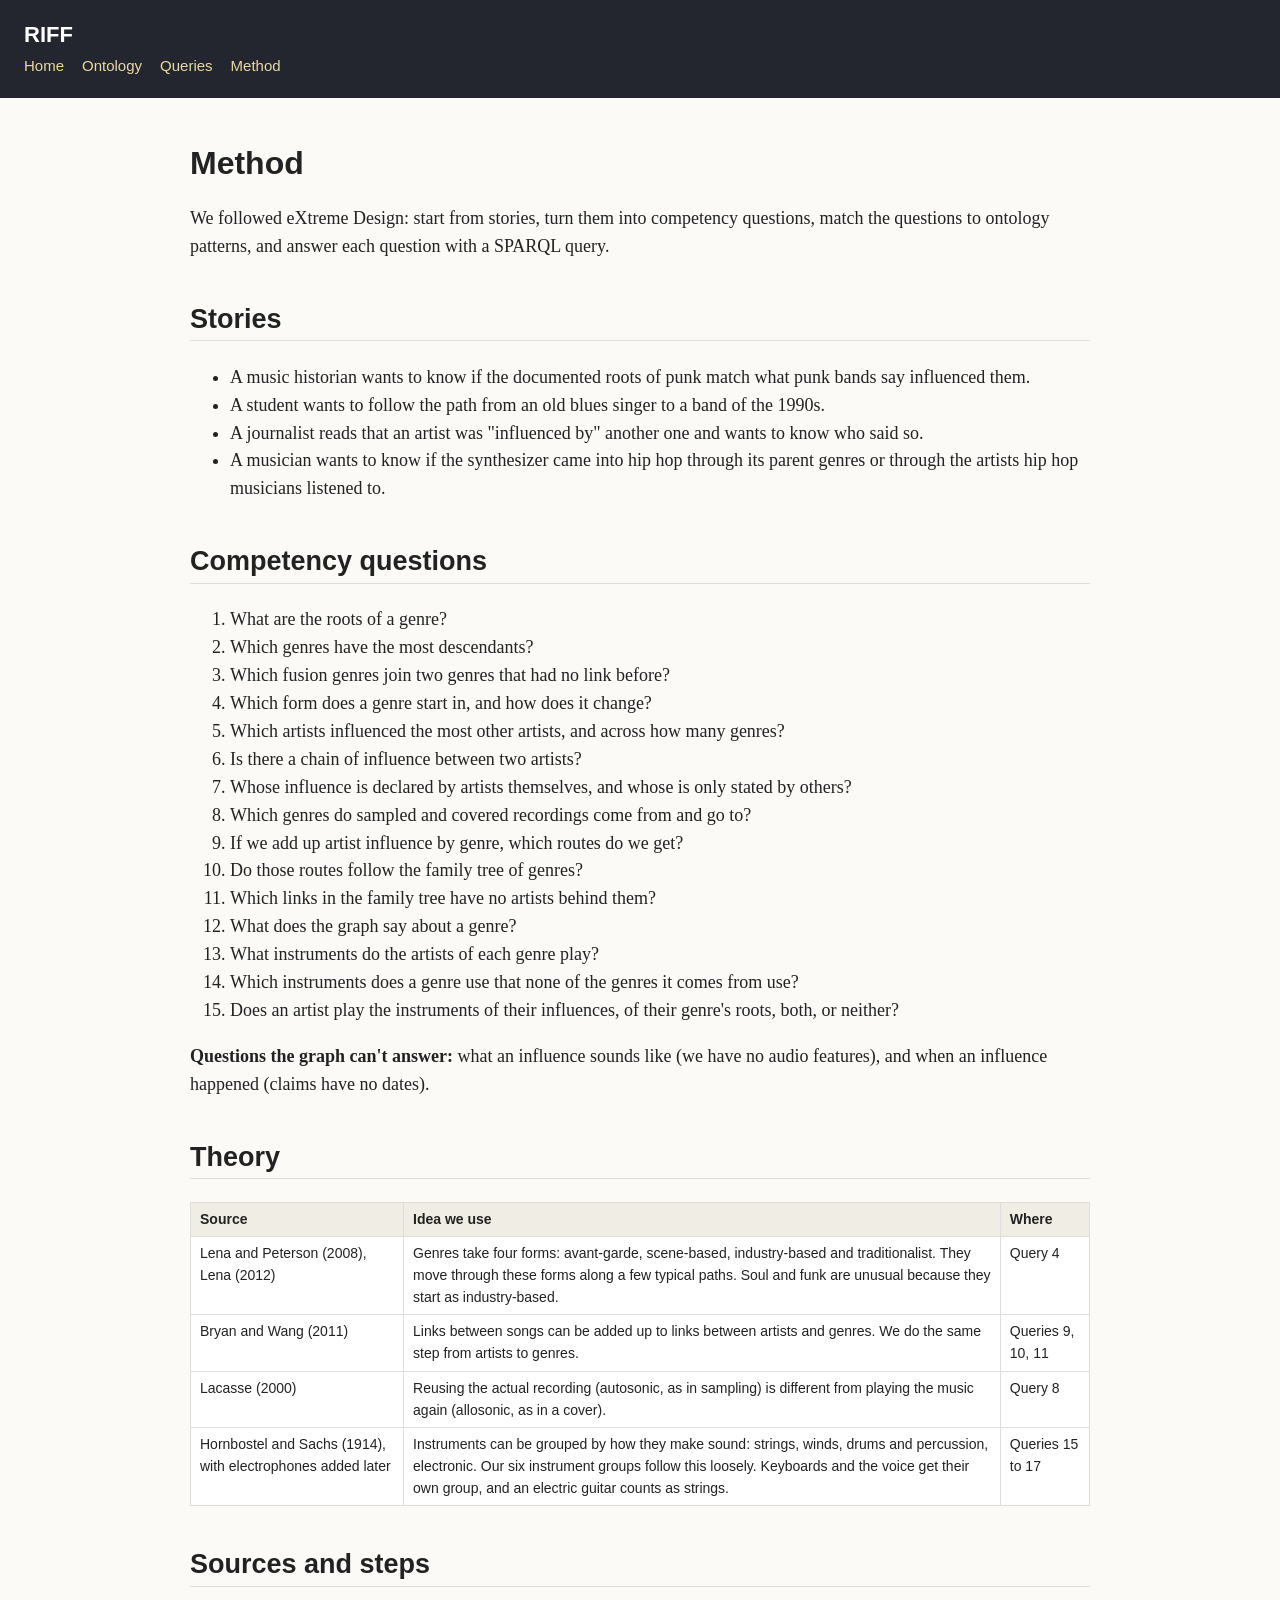
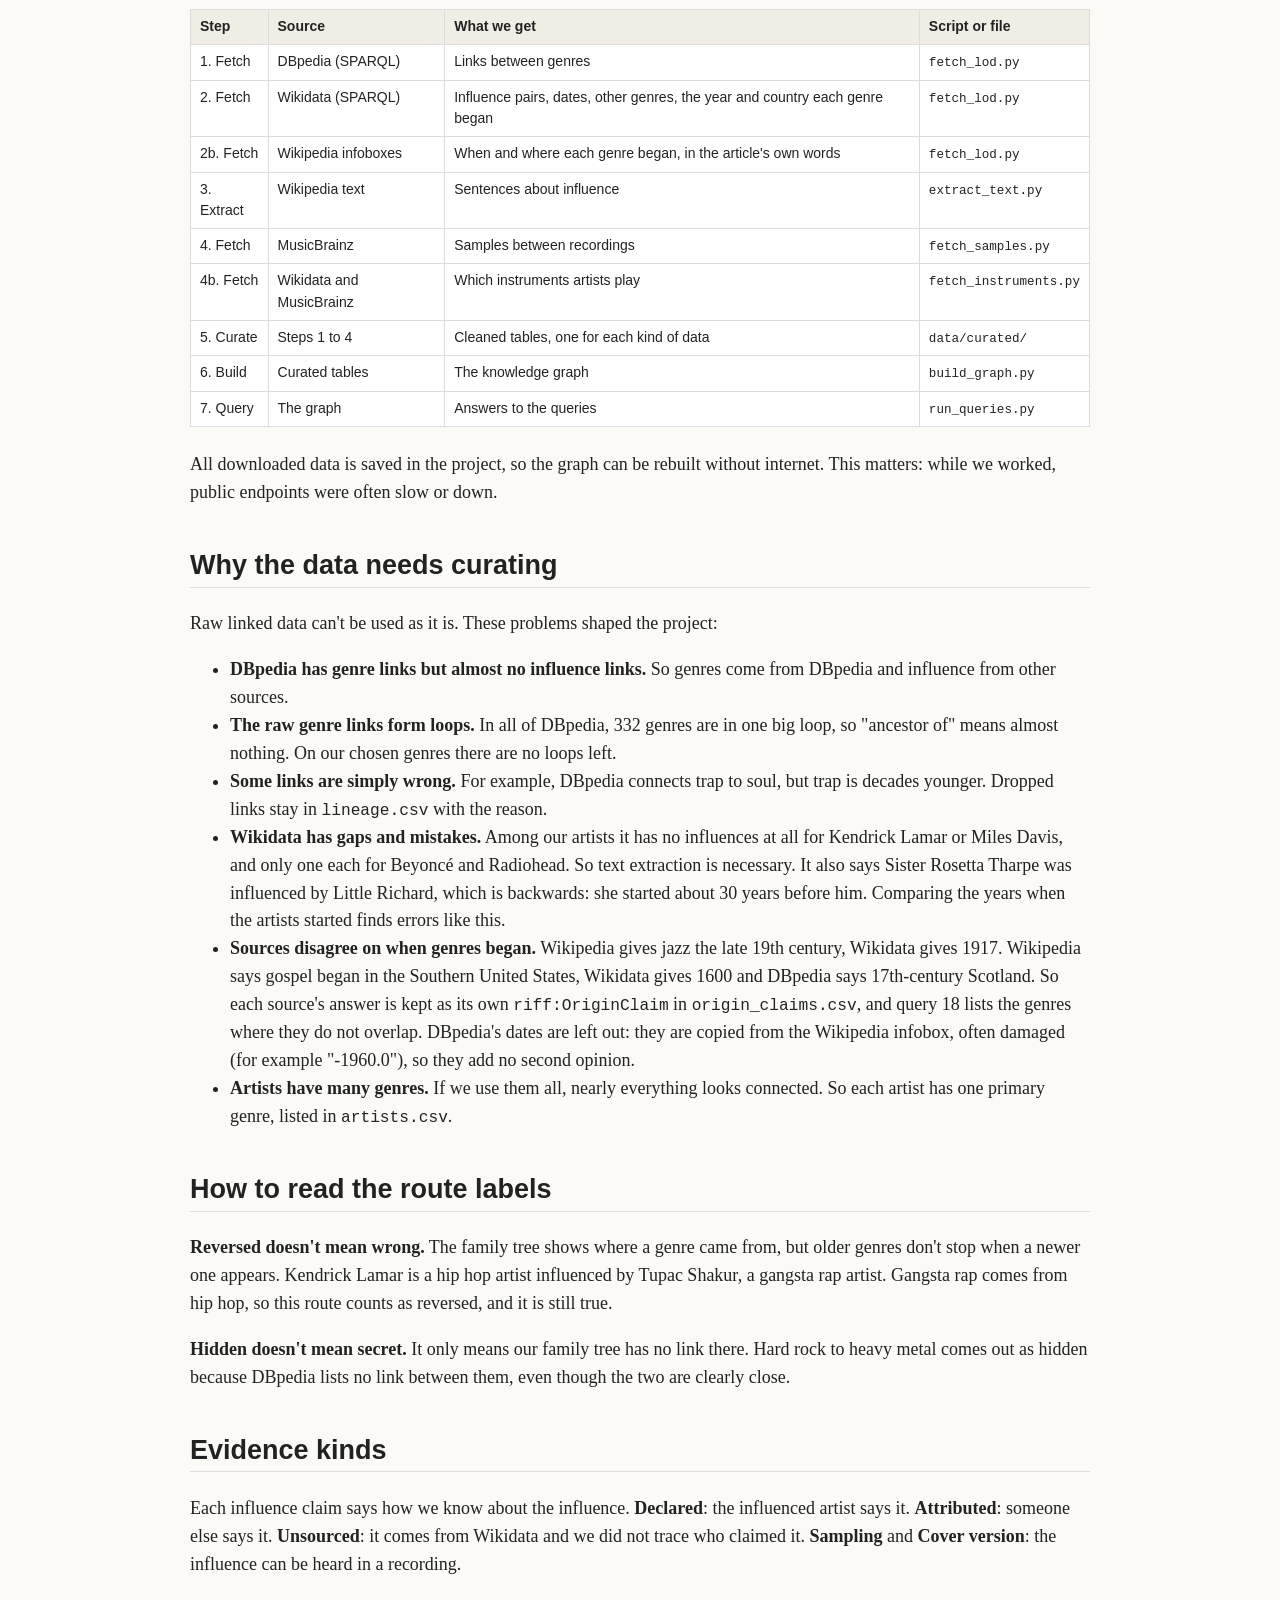
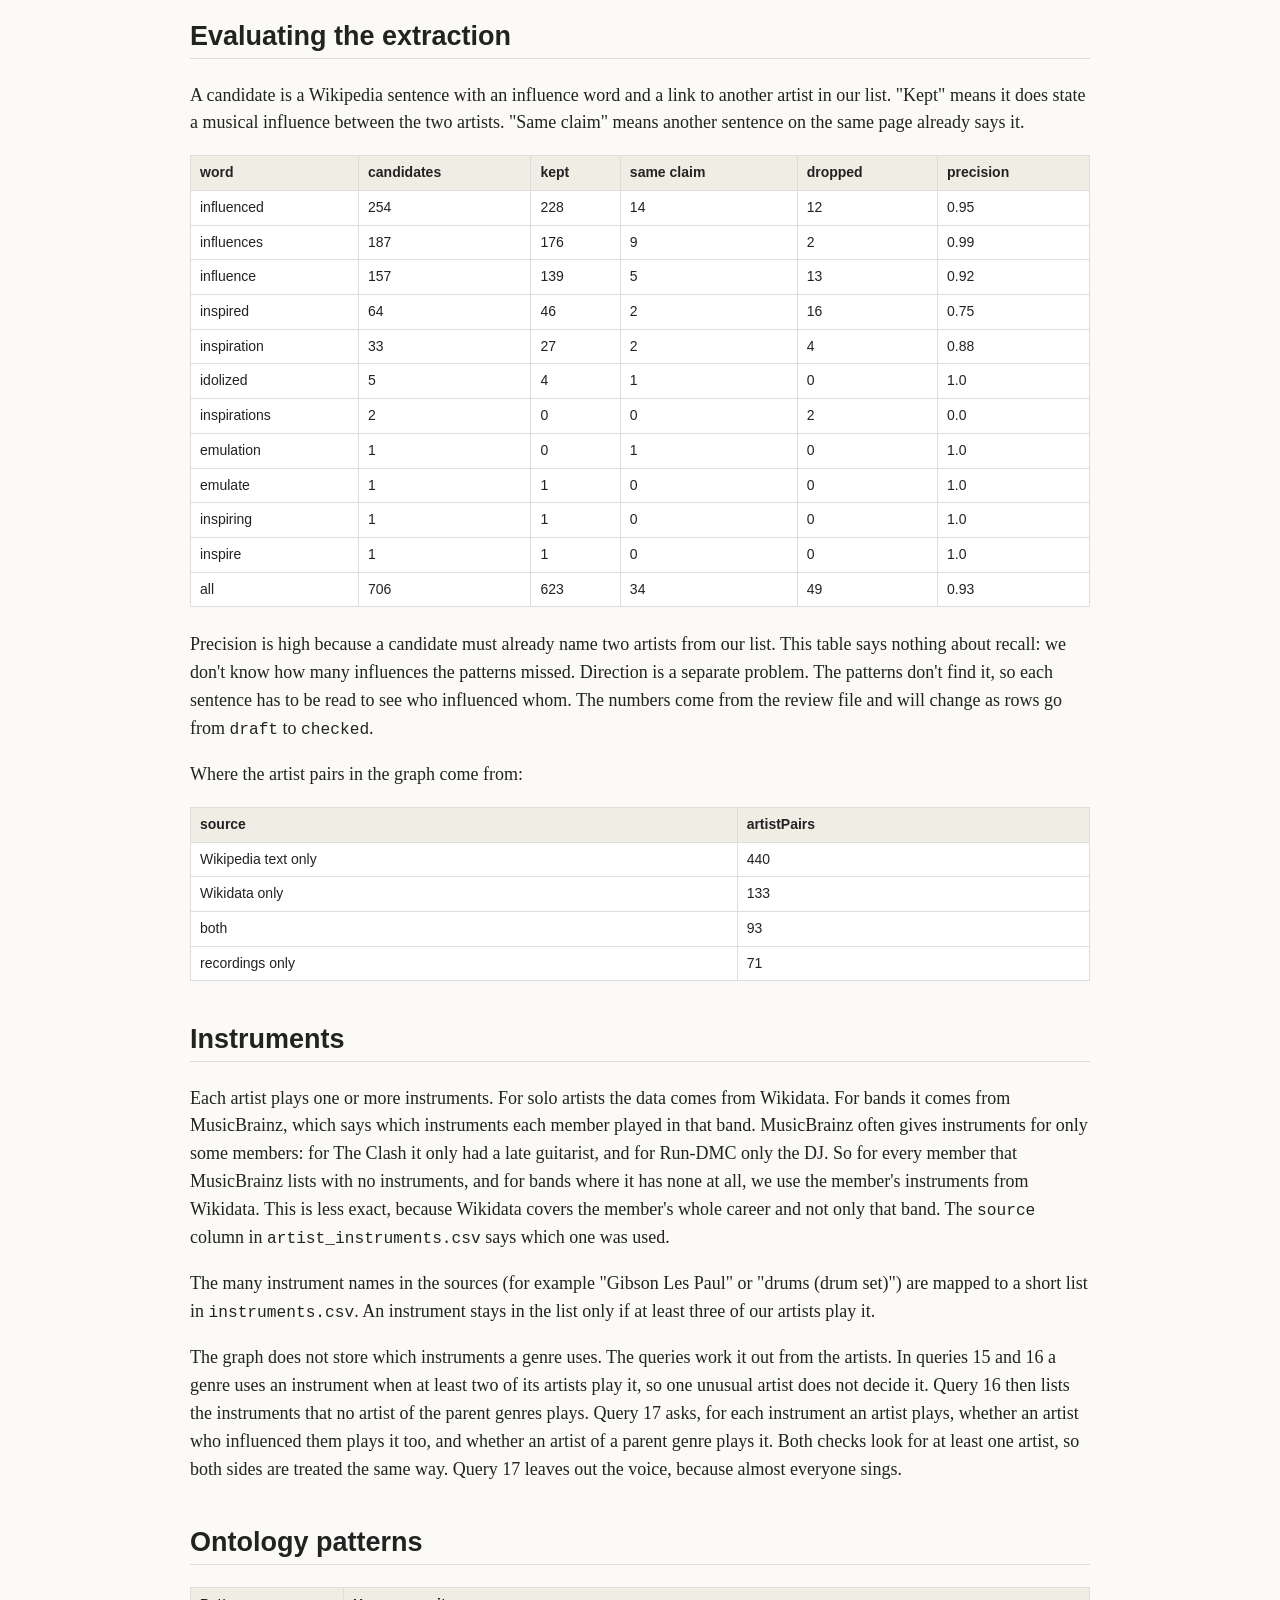
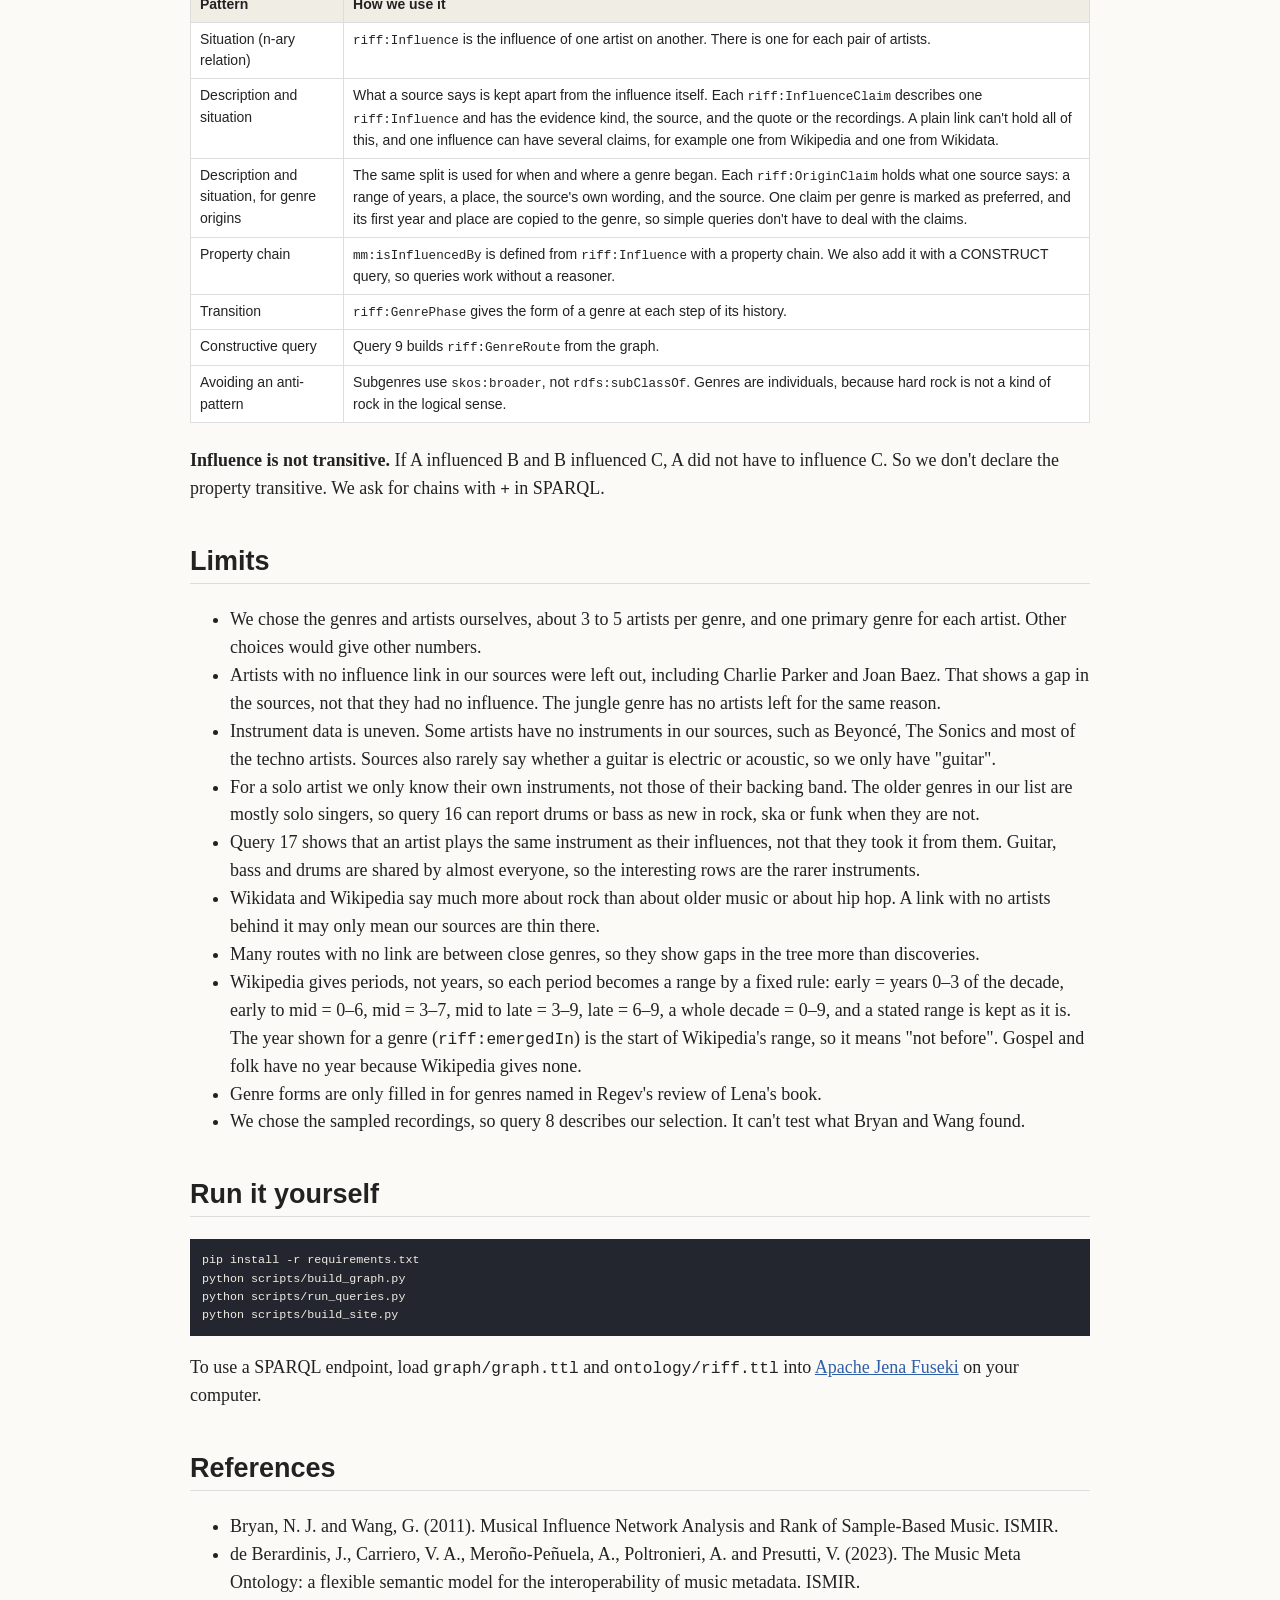
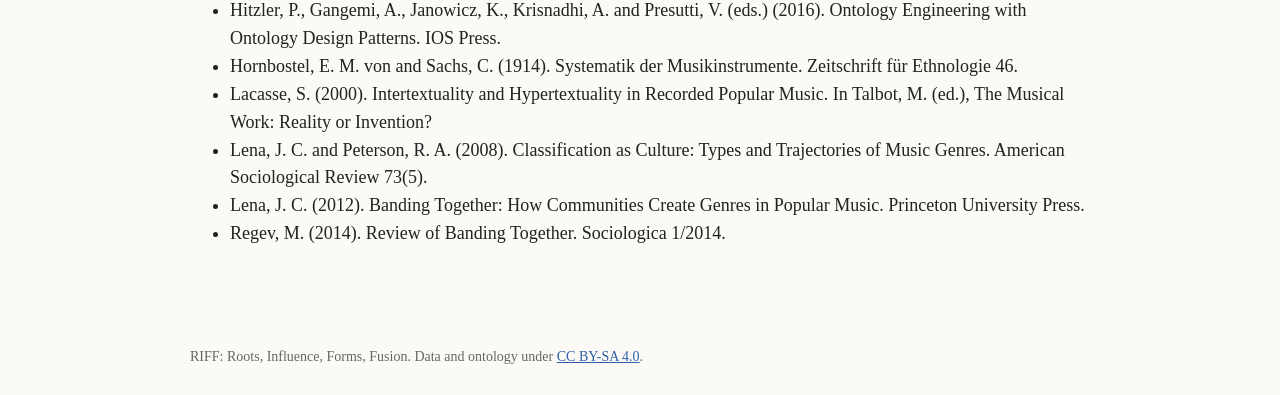
==== commit b87fdcf7: "Check and fix the instrument data Re-downloaded and checked the instrument data. Added the band memb" ====
--- a/docs/method.html
+++ b/docs/method.html
@@ -106,9 +106,12 @@
 
 <h2>Instruments</h2>
 <p>Each artist plays one or more instruments. For solo artists the data comes from Wikidata. For bands it
-comes from MusicBrainz, which says which instruments each member played in that band. When MusicBrainz has
-no instruments for a band, we use the instruments of its members from Wikidata, which covers their whole
-career. The <code>source</code> column in <code>artist_instruments.csv</code> says which one was used.</p>
+comes from MusicBrainz, which says which instruments each member played in that band. MusicBrainz often
+gives instruments for only some members: for The Clash it only had a late guitarist, and for Run-DMC only
+the DJ. So for every member that MusicBrainz lists with no instruments, and for bands where it has none at
+all, we use the member's instruments from Wikidata. This is less exact, because Wikidata covers the
+member's whole career and not only that band. The <code>source</code> column in
+<code>artist_instruments.csv</code> says which one was used.</p>
 <p>The many instrument names in the sources (for example "Gibson Les Paul" or "drums (drum set)") are mapped
 to a short list in <code>instruments.csv</code>. An instrument stays in the list only if at least three of
 our artists play it.</p>
@@ -137,8 +140,8 @@
 <ul>
 <li>We chose the genres and artists ourselves, about 3 to 5 artists per genre, and one primary genre for each artist. Other choices would give other numbers.</li>
 <li>Artists with no influence link in our sources were left out, including Charlie Parker and Joan Baez. That shows a gap in the sources, not that they had no influence. The jungle genre has no artists left for the same reason.</li>
-<li>Instrument data is uneven. Some artists have no instruments in our sources, such as Beyonc&eacute;, the Sex Pistols and most of the techno artists. Sources also rarely say whether a guitar is electric or acoustic, so we only have "guitar".</li>
-<li>For a solo artist we only know their own instruments, not those of their backing band. The older genres in our list are mostly solo singers, so query 16 can report drums or bass as new in rock or funk when they are not.</li>
+<li>Instrument data is uneven. Some artists have no instruments in our sources, such as Beyonc&eacute;, The Sonics and most of the techno artists. Sources also rarely say whether a guitar is electric or acoustic, so we only have "guitar".</li>
+<li>For a solo artist we only know their own instruments, not those of their backing band. The older genres in our list are mostly solo singers, so query 16 can report drums or bass as new in rock, ska or funk when they are not.</li>
 <li>Query 17 shows that an artist plays the same instrument as their influences, not that they took it from them. Guitar, bass and drums are shared by almost everyone, so the interesting rows are the rarer instruments.</li>
 <li>Wikidata and Wikipedia say much more about rock than about older music or about hip hop. A link with no artists behind it may only mean our sources are thin there.</li>
 <li>Many routes with no link are between close genres, so they show gaps in the tree more than discoveries.</li>
